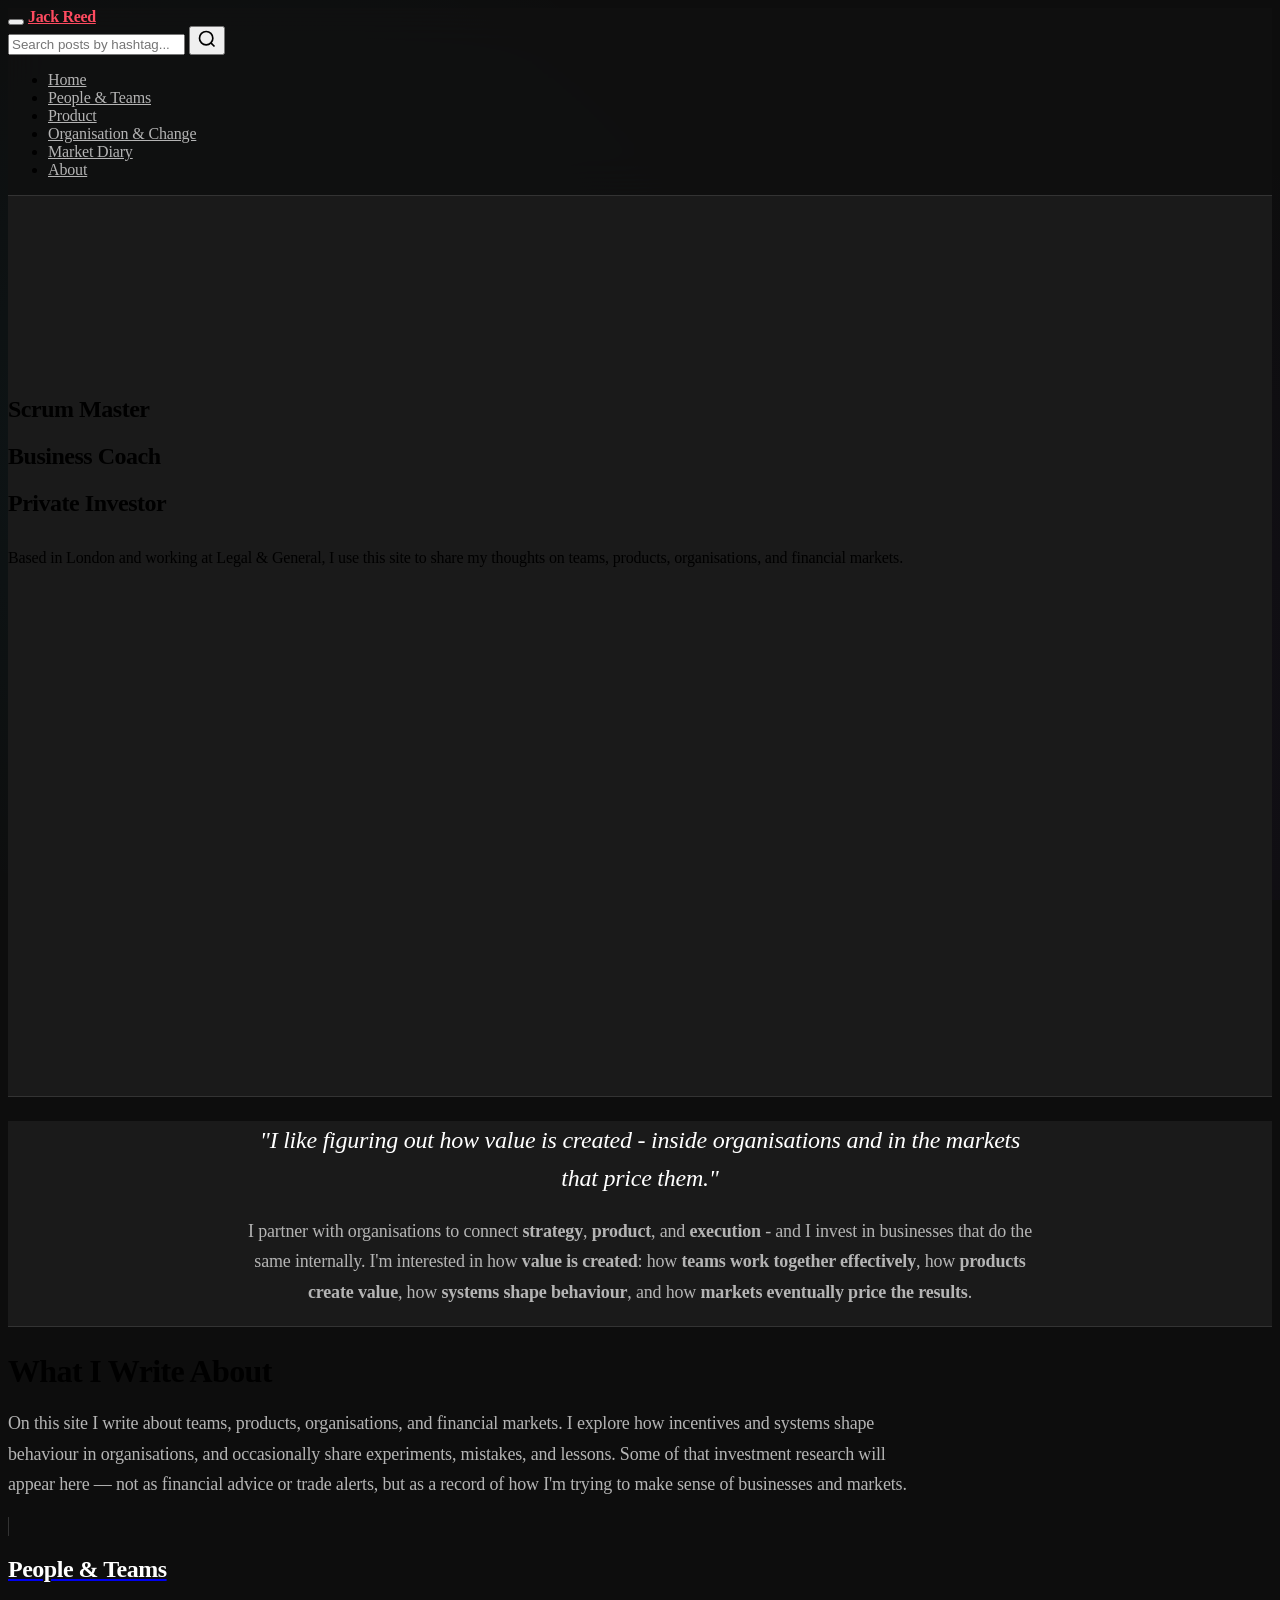
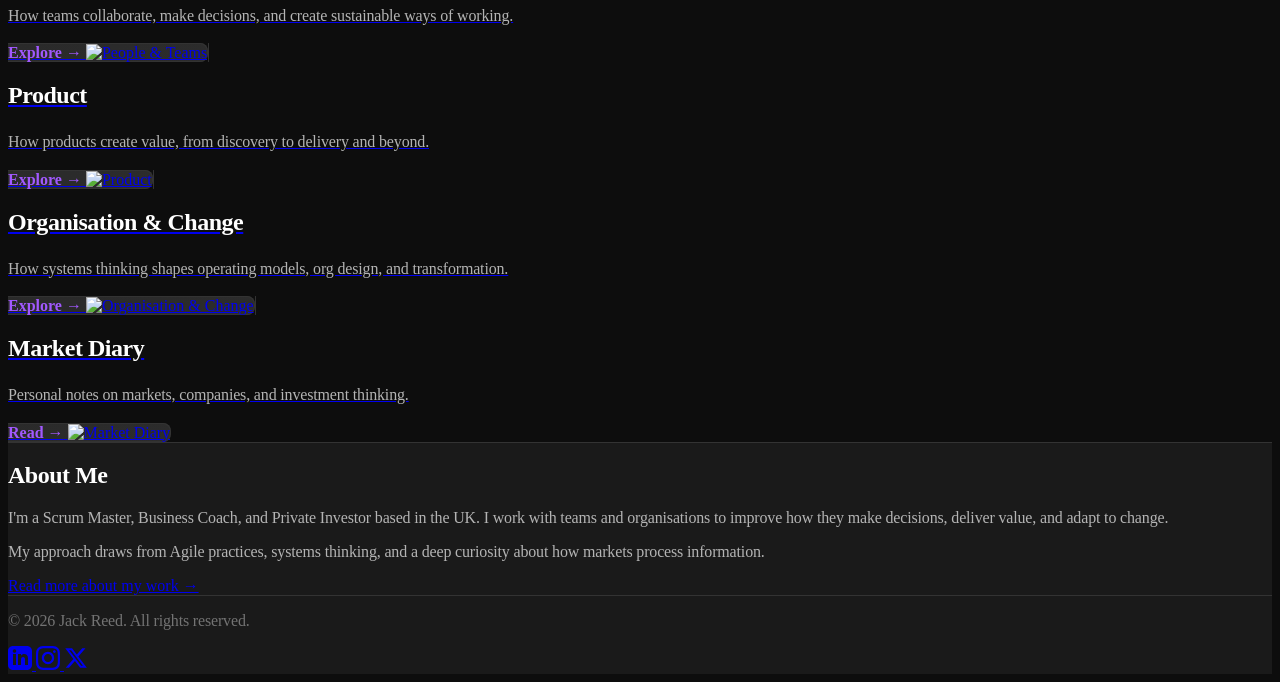
==== index.html @ 08f697af "Add files via upload" ====
<!DOCTYPE html>
<html lang="en">
<head>
    <meta charset="UTF-8">
    <meta name="viewport" content="width=device-width, initial-scale=1.0">
    <title>Jack Reed | Scrum Master, Business Coach, Private Investor</title>
    <link rel="preconnect" href="https://fonts.googleapis.com">
    <link rel="preconnect" href="https://fonts.gstatic.com" crossorigin>
    <link href="https://fonts.googleapis.com/css2?family=Inter:wght@400;500;600;700;800&display=swap" rel="stylesheet">
    <link rel="stylesheet" href="styles.css">
    <link rel="stylesheet" href="dark-theme.css">
    <link rel="stylesheet" href="light-theme.css">
    <link rel="stylesheet" href="theme-toggle.css">
</head>
<body>
    <!-- Navigation -->
    <nav class="nav">
        <div class="nav-container">
            <button class="nav-toggle" aria-label="Toggle navigation">
                <span></span>
                <span></span>
                <span></span>
            </button>
            <a href="/" class="nav-logo">Jack Reed</a>
            <div class="nav-search">
                <input type="text" id="search-input" placeholder="Search posts by hashtag..." aria-label="Search posts">
                <button id="search-button" aria-label="Search">
                    <svg width="20" height="20" viewBox="0 0 24 24" fill="none" stroke="currentColor" stroke-width="2">
                        <circle cx="11" cy="11" r="8"></circle>
                        <path d="m21 21-4.35-4.35"></path>
                    </svg>
                </button>
            </div>
            <ul class="nav-menu">
                <li><a href="/">Home</a></li>
                <li><a href="people-and-teams.html">People & Teams</a></li>
                <li><a href="product.html">Product</a></li>
                <li><a href="organisation-and-change.html">Organisation & Change</a></li>
                <li><a href="market-diary.html">Market Diary</a></li>
                <li><a href="about.html">About</a></li>
            </ul>
        </div>
    </nav>

    <!-- Hero Section -->
    <main>
        <section class="hero hero--landing" style="position: relative; background-image: url('https://res.cloudinary.com/dj6poiukp/image/upload/v1768168592/profile-header_mlpdkl.png'); background-position: 70% 30%; background-size: cover; background-repeat: no-repeat; width: 100%; height: 100vh;">
            <div class="pixels"></div>
            <div class="gradient"></div>
            <div class="content" style="justify-content: flex-start; padding-top: 20vh; text-align: left;">
                <h1>Scrum Master</h1>
                <h1>Business Coach</h1>
                <h1 style="margin-bottom: 2rem;">Private Investor</h1>
                <p style="margin-bottom: 2rem;">Based in London and working at Legal & General, I use this site to share my thoughts on teams, products, organisations, and financial markets.</p>
            </div>
        </section>

        <!-- Quote Section -->
        <section style="padding: var(--spacing-xxl) 0; background-color: var(--color-bg-alt); border-bottom: 1px solid var(--color-border);">
            <div class="container">
                <blockquote style="max-width: 800px; margin: 0 auto; text-align: center;">
                    <p style="font-size: 1.5rem; font-style: italic; line-height: 1.6; margin-bottom: var(--spacing-lg); color: var(--color-text);">"I like figuring out how value is created - inside organisations and in the markets that price them."</p>
                    <p style="font-size: 1.125rem; line-height: 1.7; color: var(--color-text-light);">I partner with organisations to connect <strong>strategy</strong>, <strong>product</strong>, and <strong>execution</strong> - and I invest in businesses that do the same internally. I'm interested in how <strong>value is created</strong>: how <strong>teams work together effectively</strong>, how <strong>products create value</strong>, how <strong>systems shape behaviour</strong>, and how <strong>markets eventually price the results</strong>.</p>
                </blockquote>
            </div>
        </section>

        </section>

        <!-- Core Pillars -->
        <section class="pillars">
            <div class="container">
                <div style="margin-bottom: var(--spacing-xl);">
                    <h2 style="font-size: 2rem; margin-bottom: var(--spacing-md);">What I Write About</h2>
                    <p style="font-size: 1.125rem; line-height: 1.7; color: var(--color-text-light); max-width: 900px;">On this site I write about teams, products, organisations, and financial markets. I explore how incentives and systems shape behaviour in organisations, and occasionally share experiments, mistakes, and lessons. Some of that investment research will appear here — not as financial advice or trade alerts, but as a record of how I'm trying to make sense of businesses and markets.</p>
                </div>
                <div class="pillar-grid">
                    <a href="people-and-teams.html" class="pillar-card">
                        <h2>People & Teams</h2>
                        <p>How teams collaborate, make decisions, and create sustainable ways of working.</p>
                        <span class="btn-link">Explore →</span>
                        <img src="https://res.cloudinary.com/dm7h7e8xj/image/upload/v1559821647/theme6_qeeojf.jpg" alt="People & Teams" class="card-image">
                    </a>

                    <a href="product.html" class="pillar-card">
                        <h2>Product</h2>
                        <p>How products create value, from discovery to delivery and beyond.</p>
                        <span class="btn-link">Explore →</span>
                        <img src="https://res.cloudinary.com/dm7h7e8xj/image/upload/v1559821648/theme8_knvabs.jpg" alt="Product" class="card-image">
                    </a>

                    <a href="organisation-and-change.html" class="pillar-card">
                        <h2>Organisation & Change</h2>
                        <p>How systems thinking shapes operating models, org design, and transformation.</p>
                        <span class="btn-link">Explore →</span>
                        <img src="https://res.cloudinary.com/dm7h7e8xj/image/upload/v1559821647/theme2_ylcxxz.jpg" alt="Organisation & Change" class="card-image">
                    </a>

                    <a href="market-diary.html" class="pillar-card">
                        <h2>Market Diary</h2>
                        <p>Personal notes on markets, companies, and investment thinking.</p>
                        <span class="btn-link">Read →</span>
                        <img src="https://res.cloudinary.com/dj6poiukp/image/upload/v1767400374/peopleandteams_sqkbye.png" alt="Market Diary" class="card-image">
                    </a>
                </div>
            </div>
        </section>

        <!-- About Preview -->
        <section class="about-preview">
            <div class="container">
                <h2>About Me</h2>
                <p>I'm a Scrum Master, Business Coach, and Private Investor based in the UK. I work with teams and organisations to improve how they make decisions, deliver value, and adapt to change.</p>
                <p>My approach draws from Agile practices, systems thinking, and a deep curiosity about how markets process information.</p>
                <a href="about.html" class="btn-secondary">Read more about my work →</a>
            </div>
        </section>
    </main>

    <!-- Footer -->
    <footer class="footer">
        <div class="container">
            <div class="footer-content">
                <p>&copy; 2026 Jack Reed. All rights reserved.</p>
                <div class="social-icons">
                    <a href="https://uk.linkedin.com/in/iamjackreed" target="_blank" rel="noopener noreferrer" aria-label="LinkedIn">
                        <svg width="24" height="24" viewBox="0 0 24 24" fill="currentColor">
                            <path d="M19 0h-14c-2.761 0-5 2.239-5 5v14c0 2.761 2.239 5 5 5h14c2.762 0 5-2.239 5-5v-14c0-2.761-2.238-5-5-5zm-11 19h-3v-11h3v11zm-1.5-12.268c-.966 0-1.75-.79-1.75-1.764s.784-1.764 1.75-1.764 1.75.79 1.75 1.764-.783 1.764-1.75 1.764zm13.5 12.268h-3v-5.604c0-3.368-4-3.113-4 0v5.604h-3v-11h3v1.765c1.396-2.586 7-2.777 7 2.476v6.759z"/>
                        </svg>
                    </a>
                    <a href="https://www.instagram.com/jack.ross.reed/" target="_blank" rel="noopener noreferrer" aria-label="Instagram">
                        <svg width="24" height="24" viewBox="0 0 24 24" fill="currentColor">
                            <path d="M12 2.163c3.204 0 3.584.012 4.85.07 3.252.148 4.771 1.691 4.919 4.919.058 1.265.069 1.645.069 4.849 0 3.205-.012 3.584-.069 4.849-.149 3.225-1.664 4.771-4.919 4.919-1.266.058-1.644.07-4.85.07-3.204 0-3.584-.012-4.849-.07-3.26-.149-4.771-1.699-4.919-4.92-.058-1.265-.07-1.644-.07-4.849 0-3.204.013-3.583.07-4.849.149-3.227 1.664-4.771 4.919-4.919 1.266-.057 1.645-.069 4.849-.069zm0-2.163c-3.259 0-3.667.014-4.947.072-4.358.2-6.78 2.618-6.98 6.98-.059 1.281-.073 1.689-.073 4.948 0 3.259.014 3.668.072 4.948.2 4.358 2.618 6.78 6.98 6.98 1.281.058 1.689.072 4.948.072 3.259 0 3.668-.014 4.948-.072 4.354-.2 6.782-2.618 6.979-6.98.059-1.28.073-1.689.073-4.948 0-3.259-.014-3.667-.072-4.947-.196-4.354-2.617-6.78-6.979-6.98-1.281-.059-1.69-.073-4.949-.073zm0 5.838c-3.403 0-6.162 2.759-6.162 6.162s2.759 6.163 6.162 6.163 6.162-2.759 6.162-6.163c0-3.403-2.759-6.162-6.162-6.162zm0 10.162c-2.209 0-4-1.79-4-4 0-2.209 1.791-4 4-4s4 1.791 4 4c0 2.21-1.791 4-4 4zm6.406-11.845c-.796 0-1.441.645-1.441 1.44s.645 1.44 1.441 1.44c.795 0 1.439-.645 1.439-1.44s-.644-1.44-1.439-1.44z"/>
                        </svg>
                    </a>
                    <a href="https://twitter.com/jackrossreed" target="_blank" rel="noopener noreferrer" aria-label="X (Twitter)">
                        <svg width="24" height="24" viewBox="0 0 24 24" fill="currentColor">
                            <path d="M18.244 2.25h3.308l-7.227 8.26 8.502 11.24H16.17l-5.214-6.817L4.99 21.75H1.68l7.73-8.835L1.254 2.25H8.08l4.713 6.231zm-1.161 17.52h1.833L7.084 4.126H5.117z"/>
                        </svg>
                    </a>
                </div>
            </div>
        </div>
    </footer>

    <script src="main.js"></script>
    <script src="search.js"></script>
</body>
</html>
---- dark-theme.css ----
/* ===================================
   FIGMA-INSPIRED THEME
   Modern Design Tool Aesthetic
   =================================== */

:root {
    /* Figma Brand Colors */
    --color-bg: #0d0d0d !important;
    --color-bg-alt: #1a1a1a !important;
    --color-bg-elevated: #2c2c2c !important;
    --color-bg-card: #1e1e1e !important;
    --color-text: #ffffff !important;
    --color-text-light: #b4b4b4 !important;
    --color-text-muted: #737373 !important;
    --color-accent: #a259ff !important;
    --color-accent-light: #bf7dff !important;
    --color-accent-dark: #8b3dff !important;
    --color-accent-secondary: #0acf83 !important;
    --color-accent-secondary-light: #1ce89b !important;
    --color-accent-tertiary: #ff7262 !important;
    --color-accent-blue: #1abcfe !important;
    --color-accent-yellow: #ffcd29 !important;
    --color-border: #333333 !important;
    --color-border-light: #404040 !important;
    --color-disclaimer: #1a1410 !important;
    --color-disclaimer-border: #d4a574 !important;
    --color-success: #0acf83 !important;
    --color-warning: #ffcd29 !important;
    --color-error: #ff7262 !important;
    
    /* Typography - Figma uses Inter */
    --font-heading: 'Inter', -apple-system, BlinkMacSystemFont, 'Segoe UI', sans-serif !important;
    --font-body: 'Inter', -apple-system, BlinkMacSystemFont, 'Segoe UI', 'Roboto', 'Helvetica', 'Arial', sans-serif !important;
}

/* Body Background with Figma-style Gradient */
body {
    background-color: var(--color-bg);
    background-image: 
        radial-gradient(circle at 10% 20%, rgba(162, 89, 255, 0.08) 0%, transparent 40%),
        radial-gradient(circle at 90% 80%, rgba(10, 207, 131, 0.06) 0%, transparent 40%),
        radial-gradient(circle at 50% 50%, rgba(26, 188, 254, 0.04) 0%, transparent 50%);
    background-attachment: fixed;
}

/* Navigation */
.nav {
    background-color: rgba(26, 26, 26, 0.85) !important;
    border-bottom: 1px solid var(--color-border) !important;
    backdrop-filter: blur(20px) saturate(180%);
}

.nav-logo {
    font-weight: 700 !important;
    color: #FE4B60 !important;
    background: none;
    -webkit-background-clip: unset;
    -webkit-text-fill-color: unset;
    background-clip: unset;
    letter-spacing: -0.02em;
}

.nav-logo:hover {
    color: #ff6b7d !important;
    filter: drop-shadow(0 0 20px rgba(254, 75, 96, 0.4));
}

.nav-menu a {
    color: var(--color-text-light) !important;
    font-weight: 500;
    position: relative;
    letter-spacing: -0.01em;
}

.nav-menu a::before {
    content: '';
    position: absolute;
    bottom: -4px;
    left: 0;
    width: 0;
    height: 2px;
    background: linear-gradient(90deg, #a259ff, #1abcfe);
    transition: width 0.3s ease;
}

.nav-menu a:hover::before {
    width: 100%;
}

.nav-menu a:hover {
    color: var(--color-accent) !important;
}

/* Hero Section */
.hero {
    background-color: var(--color-bg-alt) !important;
    border-bottom: 1px solid var(--color-border) !important;
}

.hero-title {
    background: linear-gradient(135deg, #ffffff, #a259ff);
    -webkit-background-clip: text;
    -webkit-text-fill-color: transparent;
    background-clip: text;
    font-weight: 800;
    letter-spacing: -0.03em;
}

.hero-subtitle {
    color: var(--color-text-light) !important;
    font-weight: 500;
    letter-spacing: -0.01em;
}

.hero-tagline {
    color: var(--color-text-light) !important;
    font-weight: 400;
}

/* Cards - Figma Style */
.pillar-card,
.post-card {
    background: var(--color-bg-card) !important;
    border: 1px solid var(--color-border) !important;
    box-shadow: 0 4px 12px rgba(0, 0, 0, 0.3);
    position: relative;
    overflow: hidden;
    border-radius: 8px;
}

.pillar-card::before,
.post-card::before {
    content: '';
    position: absolute;
    top: 0;
    left: 0;
    right: 0;
    height: 3px;
    background: linear-gradient(90deg, #a259ff, #1abcfe, #0acf83);
    opacity: 0;
    transition: opacity 0.3s ease;
}

.pillar-card:hover::before,
.post-card:hover::before {
    opacity: 1;
}

.pillar-card:hover,
.post-card:hover {
    border-color: var(--color-accent) !important;
    box-shadow: 0 8px 24px rgba(162, 89, 255, 0.2), 0 0 40px rgba(162, 89, 255, 0.1);
    transform: translateY(-4px);
}

.pillar-card h2,
.post-title {
    color: var(--color-text) !important;
    font-weight: 700;
    letter-spacing: -0.02em;
}

.pillar-card:hover h2,
.post-card:hover .post-title {
    background: linear-gradient(135deg, #a259ff, #1abcfe);
    -webkit-background-clip: text;
    -webkit-text-fill-color: transparent;
    background-clip: text;
}

.pillar-card p,
.post-excerpt {
    color: var(--color-text-light) !important;
    line-height: 1.6;
}

.pillar-card--accent {
    border: 2px solid var(--color-accent) !important;
    box-shadow: 0 0 30px rgba(162, 89, 255, 0.2);
}

/* About Preview */
.about-preview {
    background-color: var(--color-bg-alt) !important;
    border-top: 1px solid var(--color-border) !important;
}

.about-preview h2 {
    color: var(--color-text) !important;
    font-weight: 700;
    letter-spacing: -0.02em;
}

.about-preview p {
    color: var(--color-text-light) !important;
}

/* Content Pages */
.content-page {
    background-color: transparent !important;
}

.page-header {
    border-bottom: 2px solid var(--color-border) !important;
}

.page-header h1 {
    background: linear-gradient(135deg, #ffffff, #a259ff);
    -webkit-background-clip: text;
    -webkit-text-fill-color: transparent;
    background-clip: text;
    font-weight: 800;
    letter-spacing: -0.03em;
}

.page-intro {
    color: var(--color-text-light) !important;
}

/* Charts - Figma Color Palette */
.chart-section {
    background: transparent;
}

.bar-chart,
.performance-chart {
    background: var(--color-bg-card) !important;
    border: 1px solid var(--color-border) !important;
    box-shadow: 0 4px 12px rgba(0, 0, 0, 0.3);
    border-radius: 8px;
}

.bar-chart-bar-container {
    background-color: rgba(255, 255, 255, 0.05) !important;
    border: 1px solid var(--color-border) !important;
    border-radius: 4px;
}

.bar-chart-bar {
    background: linear-gradient(90deg, #a259ff 0%, #1abcfe 100%) !important;
    border-radius: 4px;
}

.area-chart-container {
    background-color: rgba(0, 0, 0, 0.3) !important;
    border: 1px solid var(--color-border) !important;
    border-radius: 8px;
}

.area-chart text {
    fill: var(--color-text-light) !important;
    font-family: 'Inter', sans-serif;
    font-weight: 500;
}

.area-chart line {
    stroke: var(--color-border) !important;
}

/* Performance Metrics */
.performance-summary {
    border-bottom: 1px solid var(--color-border) !important;
}

.metric-label {
    color: var(--color-text-muted) !important;
    font-weight: 600;
    text-transform: uppercase;
    letter-spacing: 0.05em;
    font-size: 0.75rem;
}

.metric-value {
    color: var(--color-text) !important;
    font-weight: 700;
    letter-spacing: -0.02em;
}

.metric-value--positive {
    color: var(--color-success) !important;
}

.metric-value--negative {
    color: var(--color-error) !important;
}

/* Tables */
.holdings-table {
    background-color: var(--color-bg-card) !important;
    border: 1px solid var(--color-border);
    border-radius: 8px;
    overflow: hidden;
}

.holdings-table thead {
    background: linear-gradient(135deg, #a259ff, #1abcfe) !important;
    color: var(--color-text) !important;
}

.holdings-table th {
    font-weight: 700;
    letter-spacing: 0.02em;
}

.holdings-table td {
    border-bottom: 1px solid var(--color-border) !important;
    color: var(--color-text-light) !important;
}

.holdings-table tbody tr:hover {
    background-color: rgba(162, 89, 255, 0.08) !important;
}

/* Score Badges - Figma Colors */
.score-high {
    background-color: rgba(10, 207, 131, 0.15) !important;
    color: var(--color-success) !important;
    border: 1px solid var(--color-success);
    border-radius: 6px;
    font-weight: 600;
}

.score-medium {
    background-color: rgba(255, 205, 41, 0.15) !important;
    color: var(--color-warning) !important;
    border: 1px solid var(--color-warning);
    border-radius: 6px;
    font-weight: 600;
}

.score-low {
    background-color: rgba(255, 114, 98, 0.15) !important;
    color: var(--color-error) !important;
    border: 1px solid var(--color-error);
    border-radius: 6px;
    font-weight: 600;
}

/* Disclaimer */
.disclaimer-banner {
    background: linear-gradient(135deg, rgba(212, 165, 116, 0.1), rgba(212, 165, 116, 0.05)) !important;
    border: 2px solid var(--color-disclaimer-border) !important;
    box-shadow: 0 4px 12px rgba(0, 0, 0, 0.3);
    border-radius: 8px;
}

.disclaimer-banner h3,
.disclaimer-banner p {
    color: var(--color-text) !important;
}

.disclaimer-gate {
    background-color: rgba(13, 13, 13, 0.98) !important;
}

.disclaimer-gate-content {
    background: var(--color-bg-card) !important;
    border: 2px solid var(--color-accent) !important;
    box-shadow: 0 20px 60px rgba(162, 89, 255, 0.3);
    border-radius: 12px;
}

.disclaimer-gate h2,
.disclaimer-gate p {
    color: var(--color-text) !important;
}

/* Buttons - Figma Style */
.btn-primary {
    background: linear-gradient(135deg, #a259ff, #8b3dff) !important;
    color: var(--color-text) !important;
    border: none !important;
    box-shadow: 0 4px 12px rgba(162, 89, 255, 0.3);
    border-radius: 8px;
    font-weight: 600;
    letter-spacing: -0.01em;
}

.btn-primary:hover {
    background: linear-gradient(135deg, #bf7dff, #a259ff) !important;
    box-shadow: 0 8px 24px rgba(162, 89, 255, 0.4);
    transform: translateY(-2px);
}

.btn-outline {
    background-color: transparent !important;
    color: var(--color-accent) !important;
    border: 2px solid var(--color-accent) !important;
    border-radius: 8px;
    font-weight: 600;
    letter-spacing: -0.01em;
}

.btn-outline:hover {
    background-color: rgba(162, 89, 255, 0.1) !important;
    border-color: var(--color-accent-light) !important;
    box-shadow: 0 0 20px rgba(162, 89, 255, 0.3);
}

.btn-link,
.post-link {
    color: var(--color-accent) !important;
    font-weight: 600;
}

.btn-link:hover,
.post-link:hover {
    color: var(--color-accent-light) !important;
}

/* Footer */
.footer {
    background-color: var(--color-bg-alt) !important;
    border-top: 1px solid var(--color-border) !important;
}

.footer p {
    color: var(--color-text-muted) !important;
}

/* Article Pages */
.article {
    color: var(--color-text-light) !important;
}

.article-header {
    border-bottom: 2px solid var(--color-border) !important;
}

.article-header h1 {
    background: linear-gradient(135deg, #ffffff, #a259ff);
    -webkit-background-clip: text;
    -webkit-text-fill-color: transparent;
    background-clip: text;
    font-weight: 800;
    letter-spacing: -0.03em;
}

.article-subtitle {
    color: var(--color-text-light) !important;
}

.article-meta {
    color: var(--color-text-muted) !important;
}

.article-section h2 {
    color: var(--color-text) !important;
    font-weight: 700;
    letter-spacing: -0.02em;
}

.back-link {
    border-top: 1px solid var(--color-border) !important;
}

.back-link a {
    color: var(--color-text-light) !important;
}

.back-link a:hover {
    color: var(--color-accent) !important;
}

/* Custom Cursor - Figma Purple */
.custom-cursor {
    border-color: var(--color-accent) !important;
    box-shadow: 0 0 20px rgba(162, 89, 255, 0.3);
}

.custom-cursor.cursor-hover {
    border-color: var(--color-accent-light) !important;
    box-shadow: 0 0 40px rgba(162, 89, 255, 0.5);
}

.custom-cursor-dot {
    background-color: var(--color-accent) !important;
    box-shadow: 0 0 10px rgba(162, 89, 255, 0.5);
}

/* Post Categories - Figma Colors */
.post-category {
    color: var(--color-accent) !important;
    font-weight: 700;
    letter-spacing: 0.05em;
}

.post-category--investing {
    color: var(--color-accent-yellow) !important;
}

/* Scrollbar Styling - Figma Purple */
::-webkit-scrollbar {
    width: 12px;
}

::-webkit-scrollbar-track {
    background: var(--color-bg);
}

::-webkit-scrollbar-thumb {
    background: linear-gradient(135deg, #a259ff, #1abcfe);
    border-radius: 6px;
}

::-webkit-scrollbar-thumb:hover {
    background: linear-gradient(135deg, #bf7dff, #1abcfe);
}

/* Selection - Figma Purple */
::selection {
    background-color: rgba(162, 89, 255, 0.3);
    color: var(--color-text);
}

::-moz-selection {
    background-color: rgba(162, 89, 255, 0.3);
    color: var(--color-text);
}

/* Glow Effects - Figma Style */
.pillar-card:hover,
.post-card:hover,
.btn-primary:hover {
    animation: figma-pulse 2s infinite;
}

@keyframes figma-pulse {
    0%, 100% {
        box-shadow: 0 8px 24px rgba(162, 89, 255, 0.2), 0 0 40px rgba(162, 89, 255, 0.1);
    }
    50% {
        box-shadow: 0 8px 24px rgba(162, 89, 255, 0.3), 0 0 60px rgba(162, 89, 255, 0.2);
    }
}

/* Mobile Navigation */
.nav-toggle span {
    background-color: var(--color-text) !important;
}

@media (max-width: 768px) {
    .nav-menu {
        background-color: rgba(26, 26, 26, 0.98) !important;
        border-bottom: 1px solid var(--color-border) !important;
        backdrop-filter: blur(20px) saturate(180%);
    }
    
    .nav-menu li {
        border-bottom: 1px solid var(--color-border) !important;
    }
}

/* Additional Figma-inspired touches */
h1, h2, h3, h4, h5, h6 {
    letter-spacing: -0.02em;
}

p {
    letter-spacing: -0.01em;
}

/* Rounded corners everywhere */
.pillar-card,
.post-card,
.bar-chart,
.performance-chart,
.holdings-table,
.disclaimer-banner,
.btn-primary,
.btn-outline {
    border-radius: 8px !important;
}

/* Smooth transitions */
* {
    transition-timing-function: cubic-bezier(0.4, 0, 0.2, 1);
}


/* Body Background with Gradient */
body {
    background-color: var(--color-bg);
    background-image: 
        radial-gradient(circle at 20% 50%, rgba(0, 212, 255, 0.05) 0%, transparent 50%),
        radial-gradient(circle at 80% 80%, rgba(124, 58, 237, 0.05) 0%, transparent 50%);
    background-attachment: fixed;
}

/* Navigation */
.nav {
    background-color: rgba(17, 17, 17, 0.8) !important;
    border-bottom: 1px solid var(--color-border) !important;
    backdrop-filter: blur(20px);
}

.nav-logo {
    font-weight: 700 !important;
    color: #FE4B60 !important;
}

.nav-logo:hover {
    filter: drop-shadow(0 0 20px rgba(254, 75, 96, 0.4));
}

.nav-menu a {
    color: var(--color-text-light) !important;
    font-weight: 500;
    position: relative;
}

.nav-menu a::before {
    content: '';
    position: absolute;
    bottom: -4px;
    left: 0;
    width: 0;
    height: 2px;
    background: linear-gradient(90deg, var(--color-accent), var(--color-accent-secondary));
    transition: width 0.3s ease;
}

.nav-menu a:hover::before {
    width: 100%;
}

.nav-menu a:hover {
    color: var(--color-accent) !important;
}

/* Hero Section */
.hero {
    background-color: var(--color-bg-alt) !important;
    border-bottom: 1px solid var(--color-border) !important;
}

.hero-title {
    background: linear-gradient(135deg, var(--color-text), var(--color-accent));
    -webkit-background-clip: text;
    -webkit-text-fill-color: transparent;
    background-clip: text;
}

.hero-subtitle {
    color: var(--color-text-light) !important;
}

.hero-tagline {
    color: var(--color-text-light) !important;
}

/* Cards */
.pillar-card,
.post-card {
    background: linear-gradient(135deg, var(--color-bg-card) 0%, var(--color-bg-elevated) 100%) !important;
    border: 1px solid var(--color-border) !important;
    box-shadow: var(--shadow-sm);
    position: relative;
    overflow: hidden;
}

.pillar-card::before,
.post-card::before {
    content: '';
    position: absolute;
    top: 0;
    left: 0;
    right: 0;
    height: 2px;
    background: linear-gradient(90deg, var(--color-accent), var(--color-accent-secondary));
    opacity: 0;
    transition: opacity 0.3s ease;
}

.pillar-card:hover::before,
.post-card:hover::before {
    opacity: 1;
}

.pillar-card:hover,
.post-card:hover {
    border-color: var(--color-accent) !important;
    box-shadow: var(--shadow-lg), var(--glow);
    transform: translateY(-8px);
}

.pillar-card h2,
.post-title {
    color: var(--color-text) !important;
}

.pillar-card:hover h2,
.post-card:hover .post-title {
    background: linear-gradient(135deg, var(--color-accent), var(--color-accent-secondary));
    -webkit-background-clip: text;
    -webkit-text-fill-color: transparent;
    background-clip: text;
}

.pillar-card p,
.post-excerpt {
    color: var(--color-text-light) !important;
}

.pillar-card--accent {
    border: 2px solid var(--color-accent) !important;
    box-shadow: var(--glow);
}

/* About Preview */
.about-preview {
    background-color: var(--color-bg-alt) !important;
    border-top: 1px solid var(--color-border) !important;
}

.about-preview h2 {
    color: var(--color-text) !important;
}

.about-preview p {
    color: var(--color-text-light) !important;
}

/* Content Pages */
.content-page {
    background-color: transparent !important;
}

.page-header {
    border-bottom: 2px solid var(--color-border) !important;
}

.page-header h1 {
    background: linear-gradient(135deg, var(--color-text), var(--color-accent));
    -webkit-background-clip: text;
    -webkit-text-fill-color: transparent;
    background-clip: text;
}

.page-intro {
    color: var(--color-text-light) !important;
}

/* Charts */
.chart-section {
    background: transparent;
}

.bar-chart,
.performance-chart {
    background: linear-gradient(135deg, var(--color-bg-card) 0%, var(--color-bg-elevated) 100%) !important;
    border: 1px solid var(--color-border) !important;
    box-shadow: var(--shadow-md);
}

.bar-chart-bar-container {
    background-color: rgba(255, 255, 255, 0.05) !important;
    border: 1px solid var(--color-border) !important;
}

.bar-chart-bar {
    background: linear-gradient(90deg, var(--color-accent) 0%, var(--color-accent-secondary) 100%) !important;
}

.area-chart-container {
    background-color: rgba(0, 0, 0, 0.3) !important;
    border: 1px solid var(--color-border) !important;
}

.area-chart text {
    fill: var(--color-text-light) !important;
}

.area-chart line {
    stroke: var(--color-border) !important;
}

/* Performance Metrics */
.performance-summary {
    border-bottom: 1px solid var(--color-border) !important;
}

.metric-label {
    color: var(--color-text-muted) !important;
}

.metric-value {
    color: var(--color-text) !important;
}

.metric-value--positive {
    color: var(--color-success) !important;
}

.metric-value--negative {
    color: var(--color-error) !important;
}

/* Tables */
.holdings-table {
    background-color: var(--color-bg-card) !important;
    border: 1px solid var(--color-border);
}

.holdings-table thead {
    background: linear-gradient(135deg, var(--color-accent-dark), var(--color-accent-secondary)) !important;
    color: var(--color-text) !important;
}

.holdings-table td {
    border-bottom: 1px solid var(--color-border) !important;
    color: var(--color-text-light) !important;
}

.holdings-table tbody tr:hover {
    background-color: rgba(0, 212, 255, 0.05) !important;
}

/* Score Badges */
.score-high {
    background-color: rgba(16, 185, 129, 0.2) !important;
    color: var(--color-success) !important;
    border: 1px solid var(--color-success);
}

.score-medium {
    background-color: rgba(245, 158, 11, 0.2) !important;
    color: var(--color-warning) !important;
    border: 1px solid var(--color-warning);
}

.score-low {
    background-color: rgba(239, 68, 68, 0.2) !important;
    color: var(--color-error) !important;
    border: 1px solid var(--color-error);
}

/* Disclaimer */
.disclaimer-banner {
    background: linear-gradient(135deg, rgba(212, 165, 116, 0.1), rgba(212, 165, 116, 0.05)) !important;
    border: 2px solid var(--color-disclaimer-border) !important;
    box-shadow: var(--shadow-md);
}

.disclaimer-banner h3,
.disclaimer-banner p {
    color: var(--color-text) !important;
}

.disclaimer-gate {
    background-color: rgba(10, 10, 10, 0.98) !important;
}

.disclaimer-gate-content {
    background: linear-gradient(135deg, var(--color-bg-card), var(--color-bg-elevated)) !important;
    border: 2px solid var(--color-accent) !important;
    box-shadow: var(--shadow-lg), var(--glow-strong);
}

.disclaimer-gate h2,
.disclaimer-gate p {
    color: var(--color-text) !important;
}

/* Buttons */
.btn-primary {
    background: linear-gradient(135deg, var(--color-accent), var(--color-accent-secondary)) !important;
    color: var(--color-text) !important;
    border: none !important;
    box-shadow: var(--shadow-md);
}

.btn-primary:hover {
    box-shadow: var(--shadow-lg), var(--glow);
    transform: translateY(-2px);
}

.btn-outline {
    background-color: transparent !important;
    color: var(--color-accent) !important;
    border: 2px solid var(--color-accent) !important;
}

.btn-outline:hover {
    background-color: rgba(0, 212, 255, 0.1) !important;
    border-color: var(--color-accent-light) !important;
    box-shadow: var(--glow);
}

.btn-link,
.post-link {
    color: var(--color-accent) !important;
}

.btn-link:hover,
.post-link:hover {
    color: var(--color-accent-light) !important;
}

/* Footer */
.footer {
    background-color: var(--color-bg-alt) !important;
    border-top: 1px solid var(--color-border) !important;
}

.footer p {
    color: var(--color-text-muted) !important;
}

/* Article Pages */
.article {
    color: var(--color-text-light) !important;
}

.article-header {
    border-bottom: 2px solid var(--color-border) !important;
}

.article-header h1 {
    background: linear-gradient(135deg, var(--color-text), var(--color-accent));
    -webkit-background-clip: text;
    -webkit-text-fill-color: transparent;
    background-clip: text;
}

.article-subtitle {
    color: var(--color-text-light) !important;
}

.article-meta {
    color: var(--color-text-muted) !important;
}

.article-section h2 {
    color: var(--color-text) !important;
}

.back-link {
    border-top: 1px solid var(--color-border) !important;
}

.back-link a {
    color: var(--color-text-light) !important;
}

.back-link a:hover {
    color: var(--color-accent) !important;
}

/* Custom Cursor */
.custom-cursor {
    border-color: var(--color-accent) !important;
    box-shadow: var(--glow);
}

.custom-cursor.cursor-hover {
    border-color: var(--color-accent-light) !important;
    box-shadow: var(--glow-strong);
}

.custom-cursor-dot {
    background-color: var(--color-accent) !important;
    box-shadow: var(--glow);
}

/* Post Categories */
.post-category {
    color: var(--color-accent) !important;
}

.post-category--investing {
    color: var(--color-warning) !important;
}

/* Scrollbar Styling */
::-webkit-scrollbar {
    width: 12px;
}

::-webkit-scrollbar-track {
    background: var(--color-bg);
}

::-webkit-scrollbar-thumb {
    background: linear-gradient(135deg, var(--color-accent), var(--color-accent-secondary));
    border-radius: 6px;
}

::-webkit-scrollbar-thumb:hover {
    background: linear-gradient(135deg, var(--color-accent-light), var(--color-accent-secondary-light));
}

/* Selection */
::selection {
    background-color: rgba(0, 212, 255, 0.3);
    color: var(--color-text);
}

::-moz-selection {
    background-color: rgba(0, 212, 255, 0.3);
    color: var(--color-text);
}

/* Glow Effects on Hover */
.pillar-card:hover,
.post-card:hover,
.btn-primary:hover {
    animation: pulse-glow 2s infinite;
}

@keyframes pulse-glow {
    0%, 100% {
        box-shadow: var(--shadow-lg), 0 0 20px rgba(0, 212, 255, 0.3);
    }
    50% {
        box-shadow: var(--shadow-lg), 0 0 40px rgba(0, 212, 255, 0.5);
    }
}

/* Mobile Navigation */
.nav-toggle span {
    background-color: var(--color-text) !important;
}

@media (max-width: 768px) {
    .nav-menu {
        background-color: rgba(17, 17, 17, 0.98) !important;
        border-bottom: 1px solid var(--color-border) !important;
        backdrop-filter: blur(20px);
    }
    
    .nav-menu li {
        border-bottom: 1px solid var(--color-border) !important;
    }
}
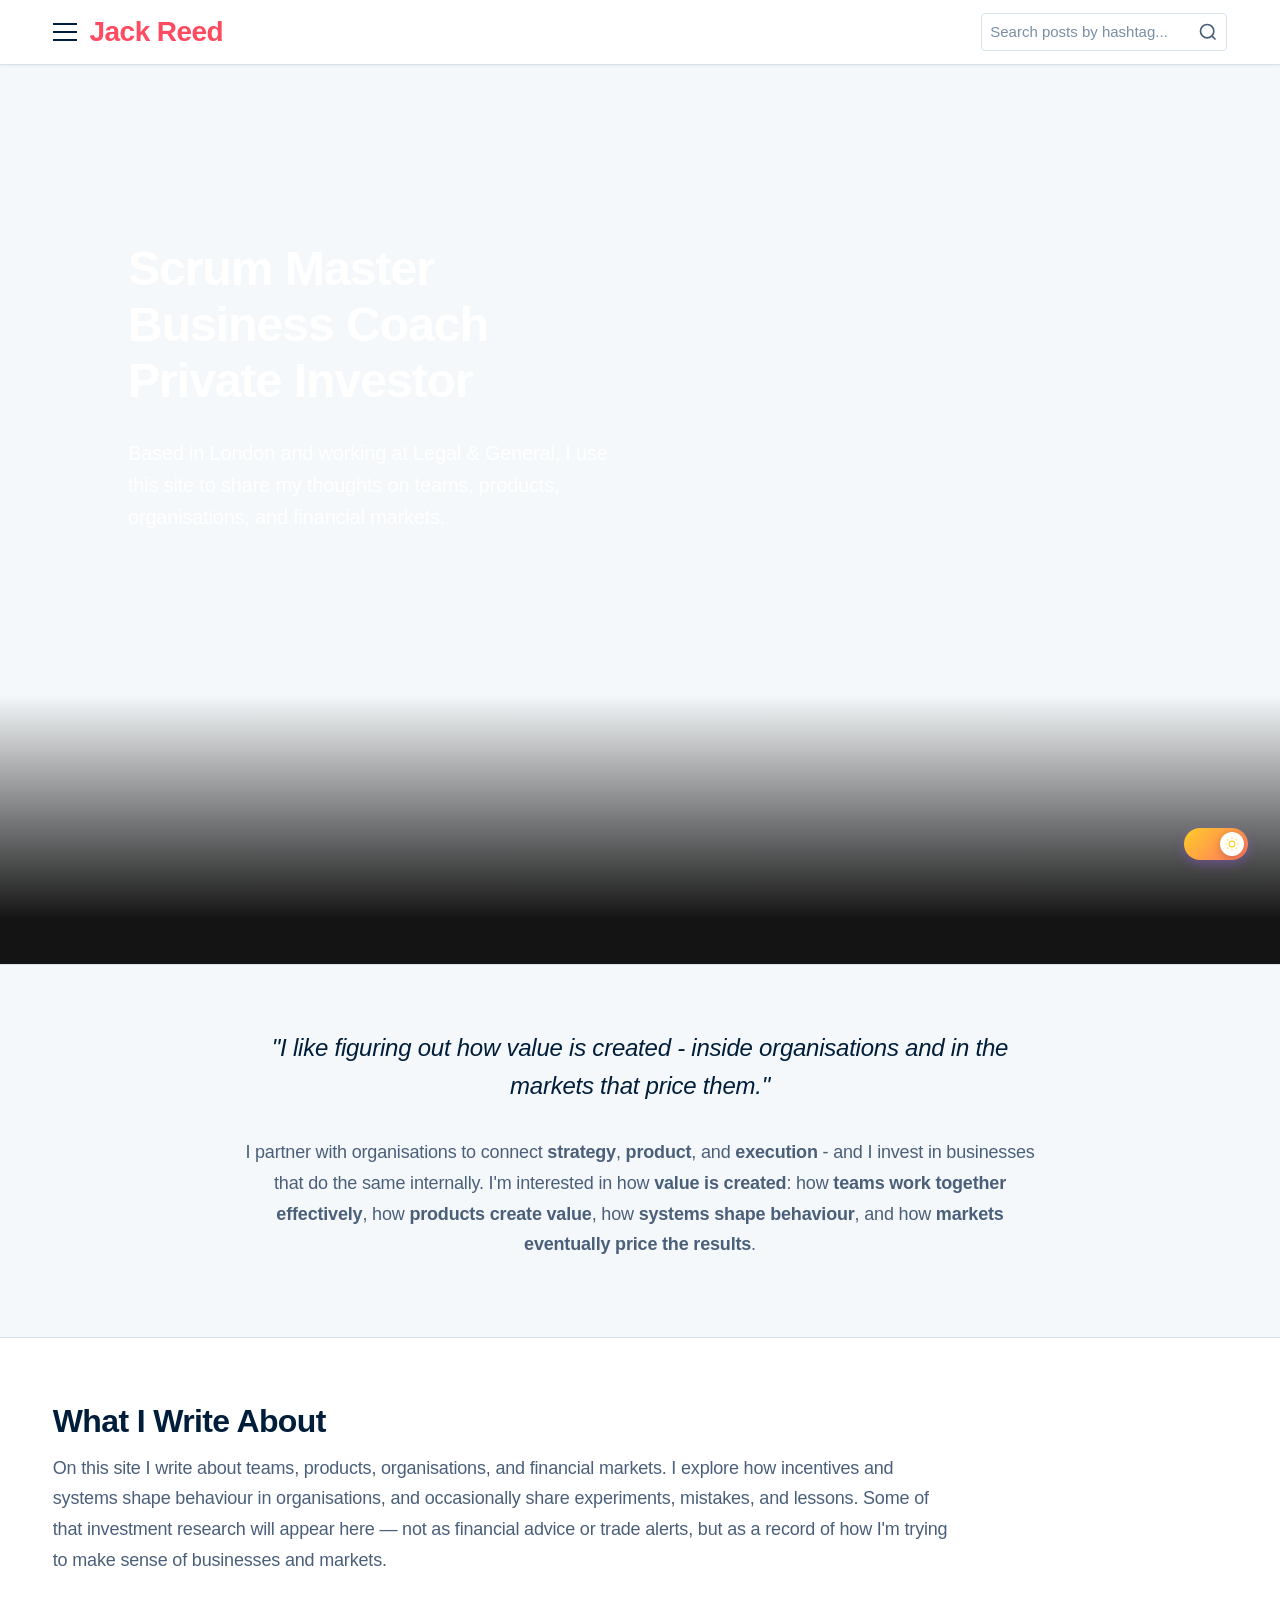
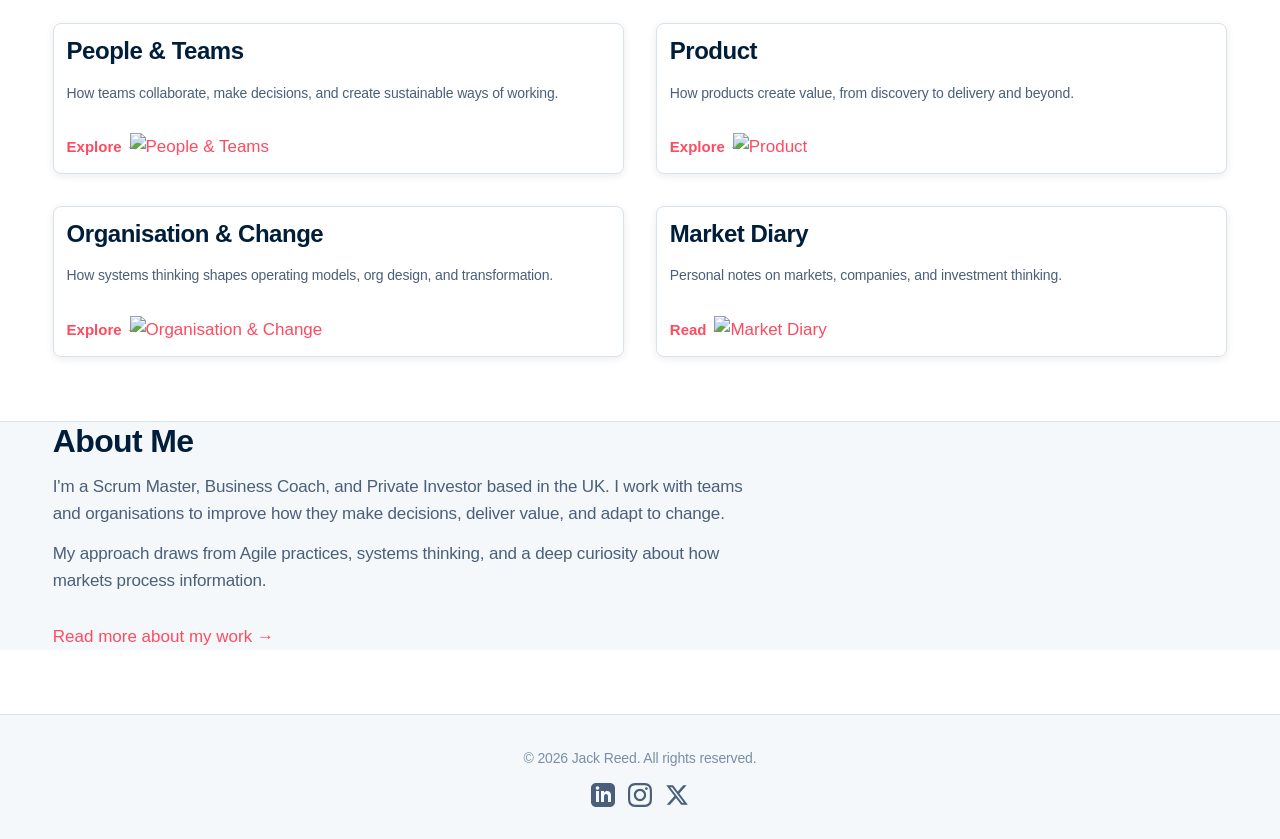
==== commit 62f21e37: "Update index.html" ====
--- a/index.html
+++ b/index.html
@@ -21,7 +21,7 @@
                 <span></span>
                 <span></span>
             </button>
-            <a href="/" class="nav-logo">Jack Reed</a>
+            <a href="/hello/" class="nav-logo">Jack Reed</a>
             <div class="nav-search">
                 <input type="text" id="search-input" placeholder="Search posts by hashtag..." aria-label="Search posts">
                 <button id="search-button" aria-label="Search">
--- a/styles.css
+++ b/styles.css
@@ -0,0 +1,1251 @@
+/* ===================================
+   CSS Reset & Base Styles
+   =================================== */
+
+* {
+    margin: 0;
+    padding: 0;
+    box-sizing: border-box;
+}
+
+:root {
+    /* Modern Dark Theme Color Palette */
+    --color-bg: #001E3A;
+    --color-bg-alt: #002847;
+    --color-bg-elevated: #003254;
+    --color-bg-card: #002540;
+    --color-text: #ffffff;
+    --color-text-light: #a0b4c8;
+    --color-text-muted: #6b7f94;
+    --color-accent: #FE4B60;
+    --color-accent-light: #ff6b7d;
+    --color-accent-dark: #e63a50;
+    --color-accent-secondary: #4BB78F;
+    --color-accent-secondary-light: #6bc9a5;
+    --color-border: #003d5c;
+    --color-border-light: #004a6e;
+    --color-disclaimer: #1a1410;
+    --color-disclaimer-border: #F0A946;
+    --color-success: #4BB78F;
+    --color-warning: #F0A946;
+    --color-error: #FE4B60;
+    --color-link: #007A8B;
+    --color-link-hover: #009aaf;
+    
+    /* Typography */
+    --font-heading: 'Inter', -apple-system, BlinkMacSystemFont, 'Segoe UI', sans-serif;
+    --font-body: 'Inter', -apple-system, BlinkMacSystemFont, 'Segoe UI', 'Roboto', 'Helvetica', 'Arial', sans-serif;
+    
+    /* Spacing */
+    --spacing-xs: 0.5rem;
+    --spacing-sm: 1rem;
+    --spacing-md: 0.8rem;
+    --spacing-lg: 2rem;
+    --spacing-xl: 3rem;
+    --spacing-xxl: 4rem;
+    
+    /* Layout */
+    --max-width: 1200px;
+    --max-width-text: 720px;
+    
+    /* Effects */
+    --glow: 0 0 20px rgba(254, 75, 96, 0.3);
+    --glow-strong: 0 0 40px rgba(254, 75, 96, 0.5);
+    --shadow-sm: 0 2px 8px rgba(0, 0, 0, 0.4);
+    --shadow-md: 0 4px 16px rgba(0, 0, 0, 0.5);
+    --shadow-lg: 0 8px 32px rgba(0, 0, 0, 0.6);
+}
+
+html {
+    font-size: 16px;
+    scroll-behavior: smooth;
+}
+
+body {
+    font-family: var(--font-body);
+    font-size: 1.0625rem;
+    line-height: 1.6;
+    color: var(--color-text);
+    background-color: var(--color-bg);
+    background-image: 
+        radial-gradient(circle at 20% 50%, rgba(0, 212, 255, 0.05) 0%, transparent 50%),
+        radial-gradient(circle at 80% 80%, rgba(124, 58, 237, 0.05) 0%, transparent 50%);
+    background-attachment: fixed;
+}
+
+/* ===================================
+   Typography
+   =================================== */
+
+h1, h2, h3, h4, h5, h6 {
+    font-family: var(--font-heading);
+    font-weight: 600;
+    line-height: 1.2;
+    margin-bottom: var(--spacing-md);
+    color: var(--color-text);
+}
+
+h1 {
+    font-size: 2.5rem;
+}
+
+h2 {
+    font-size: 2rem;
+}
+
+h3 {
+    font-size: 1.5rem;
+}
+
+p {
+    margin-bottom: var(--spacing-md);
+}
+
+a {
+    color: var(--color-accent);
+    text-decoration: none;
+    transition: color 0.2s ease;
+}
+
+a:hover {
+    color: var(--color-accent-light);
+}
+
+ul, ol {
+    margin-left: var(--spacing-lg);
+    margin-bottom: var(--spacing-md);
+}
+
+li {
+    margin-bottom: var(--spacing-xs);
+}
+
+strong {
+    font-weight: 600;
+}
+
+/* ===================================
+   Layout Containers
+   =================================== */
+
+.container {
+    max-width: var(--max-width);
+    margin: 0 auto;
+    padding: 0 var(--spacing-md);
+}
+
+/* ===================================
+   Navigation
+   =================================== */
+
+.nav {
+    background-color: var(--color-bg-alt);
+    border-bottom: 1px solid var(--color-border);
+    position: sticky;
+    top: 0;
+    z-index: 100;
+}
+
+.nav-container {
+    max-width: var(--max-width);
+    margin: 0 auto;
+    padding: var(--spacing-md);
+    display: flex;
+    justify-content: flex-start;
+    align-items: center;
+    flex-wrap: nowrap;
+    min-width: 0;
+    gap: var(--spacing-md);
+}
+
+.nav-logo {
+    font-family: var(--font-heading);
+    font-size: 1.75rem;
+    font-weight: 700;
+    color: #FE4B60 !important;
+    white-space: nowrap;
+    line-height: 1;
+    flex-shrink: 0;
+}
+
+.nav-logo:hover {
+    color: #ff6b7d !important;
+}
+
+/* Search Bar */
+.nav-search {
+    margin-left: auto;
+    display: flex;
+    align-items: center;
+    gap: 0.5rem;
+    background-color: var(--color-bg-elevated);
+    border: 1px solid var(--color-border);
+    border-radius: 4px;
+    padding: 0.5rem;
+}
+
+.nav-search input {
+    background: transparent;
+    border: none;
+    color: var(--color-text);
+    font-size: 0.9375rem;
+    outline: none;
+    width: 200px;
+}
+
+.nav-search input::placeholder {
+    color: var(--color-text-muted);
+}
+
+.nav-search button {
+    background: none;
+    border: none;
+    color: var(--color-text-light);
+    cursor: pointer;
+    padding: 0;
+    display: flex;
+    align-items: center;
+    transition: color 0.2s ease;
+}
+
+.nav-search button:hover {
+    color: var(--color-accent);
+}
+
+/* Compact top bar on narrow screens to keep logo on one line */
+@media (max-width: 900px) {
+    .nav-container {
+        padding: var(--spacing-sm);
+    }
+
+    .nav-logo {
+        font-size: 1.5rem;
+    }
+
+    .nav-search {
+        padding: 0.4rem;
+    }
+
+    .nav-search input {
+        width: 140px;
+    }
+}
+
+@media (max-width: 640px) {
+    .nav-search input {
+        width: 120px;
+    }
+}
+
+.nav-menu {
+    position: absolute;
+    top: 100%;
+    left: 0;
+    right: 0;
+    background-color: var(--color-bg-alt);
+    flex-direction: column;
+    gap: 0;
+    padding: var(--spacing-md);
+    border-bottom: 1px solid var(--color-border);
+    display: none;
+    list-style: none;
+    margin: 0;
+}
+
+.nav-menu.active {
+    display: flex;
+}
+
+.nav-menu li {
+    padding: var(--spacing-sm) 0;
+    border-bottom: 1px solid var(--color-border);
+}
+
+.nav-menu li:last-child {
+    border-bottom: none;
+}
+
+.nav-menu a {
+    color: var(--color-text);
+    font-size: 0.9375rem;
+    transition: color 0.2s ease;
+}
+
+.nav-menu a:hover {
+    color: var(--color-accent);
+}
+
+/* Mobile Navigation Toggle */
+.nav-toggle {
+    display: flex;
+    flex-direction: column;
+    background: none;
+    border: none;
+    cursor: pointer;
+    padding: 0;
+}
+
+.nav-toggle span {
+    width: 24px;
+    height: 2px;
+    background-color: var(--color-text);
+    margin: 3px 0;
+    transition: 0.3s;
+}
+
+/* ===================================
+   Hero Section
+   =================================== */
+
+.hero {
+    padding: var(--spacing-xxl) 0;
+    text-align: center;
+    background-color: var(--color-bg-alt);
+    border-bottom: 1px solid var(--color-border);
+}
+
+/* Hero Landing with Background Image */
+.hero--landing {
+    position: relative;
+    background-position: 70% 30%;
+    background-size: cover;
+    background-repeat: no-repeat;
+    width: 100%;
+    height: 100vh;
+    padding: 0;
+    border-bottom: none;
+}
+
+.hero--landing .gradient,
+.hero--landing .pixels {
+    position: absolute;
+    top: 0;
+    left: 0;
+    width: 100%;
+    height: 100%;
+}
+
+.hero--landing .pixels {
+    opacity: 0.8;
+    background-image: url('https://res.cloudinary.com/dj6poiukp/image/upload/v1769337818/pixels_ntfvso.png');
+}
+
+.hero--landing .gradient {
+    background-image: linear-gradient(0deg, rgba(20, 20, 20, 1) 5%, rgba(0, 0, 0, 0) 30%);
+}
+
+.hero--landing .content {
+    display: flex;
+    justify-content: center;
+    flex-direction: column;
+    position: absolute;
+    width: 80%;
+    height: 100%;
+    padding-left: 10%;
+    z-index: 10;
+}
+
+.hero--landing .content h1 {
+    font-size: 3rem;
+    font-weight: 800;
+    line-height: 1;
+    margin-bottom: 0.5rem;
+    color: #ffffff;
+}
+
+.hero--landing .content p {
+    font-size: 1.25rem;
+    line-height: 1.6;
+    max-width: 500px;
+    color: #ffffff;
+}
+
+.hero-title {
+    font-size: 3rem;
+    margin-bottom: var(--spacing-sm);
+}
+
+.hero-subtitle {
+    font-size: 1.25rem;
+    color: var(--color-text-light);
+    margin-bottom: var(--spacing-md);
+}
+
+.hero-tagline {
+    font-size: 1.125rem;
+    font-style: italic;
+    color: var(--color-text);
+    max-width: 700px;
+    margin: 0 auto;
+}
+
+/* Hero with Image */
+.hero--with-image {
+    display: grid;
+    grid-template-columns: 1fr 1fr;
+    padding: 0;
+    text-align: left;
+    min-height: 600px;
+    align-items: center;
+}
+
+.hero-image-container {
+    height: 100%;
+    overflow: hidden;
+    position: relative;
+}
+
+.hero-image {
+    width: 100%;
+    height: 100%;
+    object-fit: cover;
+    object-position: center;
+}
+
+.hero-content {
+    padding: var(--spacing-xxl) var(--spacing-xl);
+    display: flex;
+    align-items: center;
+}
+
+.hero--with-image .hero-title {
+    font-size: 3.5rem;
+    text-align: left;
+}
+
+.hero--with-image .hero-subtitle {
+    font-size: 1.5rem;
+    text-align: left;
+}
+
+.hero--with-image .hero-tagline {
+    font-size: 1.25rem;
+    text-align: left;
+    margin: 0;
+}
+
+/* ===================================
+   Pillars Section
+   =================================== */
+
+.pillars {
+    padding: var(--spacing-xxl) 0;
+}
+
+.pillar-grid {
+    display: grid;
+    grid-template-columns: repeat(2, 1fr);
+    gap: var(--spacing-lg);
+}
+
+.pillar-card {
+    background-color: var(--color-bg-alt);
+    border: 1px solid var(--color-border);
+    padding: var(--spacing-md);
+    border-radius: 8px;
+    transition: transform 0.3s ease, box-shadow 0.3s ease;
+    display: block;
+    text-decoration: none;
+}
+
+.pillar-card:hover {
+    transform: translateY(-4px);
+    box-shadow: 0 8px 16px rgba(0, 0, 0, 0.1);
+}
+
+.card-image {
+    width: calc(100% + 2rem);
+    height: 200px;
+    object-fit: cover;
+    object-position: center;
+    border-radius: 0 0 8px 8px;
+    margin: 1rem -1rem -1rem -1rem;
+    transition: transform 0.3s ease;
+}
+
+.pillar-card:hover .card-image {
+    transform: scale(1.02);
+}
+
+.pillar-card h2 {
+    font-size: 1.5rem;
+    margin-bottom: var(--spacing-sm);
+    color: var(--color-text);
+    transition: color 0.3s ease;
+}
+
+.pillar-card:hover h2 {
+    color: var(--color-accent);
+}
+
+.pillar-card p {
+    color: var(--color-text-light);
+    margin-bottom: var(--spacing-md);
+    font-size: 0.875rem;
+}
+
+.pillar-card--accent {
+    border-color: var(--color-border);
+    border-width: 1px;
+    transition: border-color 0.3s ease, border-width 0.3s ease;
+}
+
+.pillar-card--accent:hover {
+    border-color: var(--color-accent);
+    border-width: 2px;
+    box-shadow: 0 8px 16px rgba(254, 75, 96, 0.2);
+}
+
+.btn-link {
+    display: inline-block;
+    color: var(--color-accent);
+    font-weight: 500;
+    font-size: 0.9375rem;
+    transition: color 0.3s ease;
+}
+
+.pillar-card:hover .btn-link {
+    color: var(--color-accent-light);
+}
+    color: var(--color-accent-light);
+}
+
+/* ===================================
+   About Preview Section
+   =================================== */
+
+.about-preview {
+    padding: var(--spacing-xxl) 0;
+    background-color: var(--color-bg-alt);
+    border-top: 1px solid var(--color-border);
+}
+
+.about-preview h2 {
+    font-size: 2rem;
+    margin-bottom: var(--spacing-md);
+}
+
+.about-preview p {
+    max-width: var(--max-width-text);
+    color: var(--color-text);
+}
+
+.btn-secondary {
+    display: inline-block;
+    margin-top: var(--spacing-sm);
+    color: var(--color-accent);
+    font-weight: 500;
+}
+
+/* ===================================
+   Content Pages
+   =================================== */
+
+.content-page {
+    padding: var(--spacing-xxl) 0;
+    min-height: 70vh;
+}
+
+.page-header {
+    margin-bottom: var(--spacing-xl);
+    padding-bottom: var(--spacing-lg);
+    border-bottom: 2px solid var(--color-border);
+}
+
+.page-header h1 {
+    font-size: 2.5rem;
+    margin-bottom: var(--spacing-md);
+}
+
+.page-intro {
+    font-size: 1.125rem;
+    color: var(--color-text-light);
+    max-width: var(--max-width-text);
+    line-height: 1.7;
+}
+
+/* ===================================
+   Post Cards
+   =================================== */
+
+.posts-grid {
+    display: grid;
+    grid-template-columns: repeat(auto-fill, minmax(320px, 1fr));
+    gap: var(--spacing-lg);
+}
+
+.post-card {
+    background-color: var(--color-bg-alt);
+    border: 1px solid var(--color-border);
+    padding: var(--spacing-lg);
+    transition: transform 0.2s ease, box-shadow 0.2s ease;
+}
+
+.post-card:hover {
+    transform: translateY(-2px);
+    box-shadow: 0 4px 12px rgba(0, 0, 0, 0.08);
+}
+
+.post-category {
+    display: inline-block;
+    font-size: 0.8125rem;
+    font-weight: 600;
+    text-transform: uppercase;
+    letter-spacing: 0.05em;
+    color: var(--color-accent);
+    margin-bottom: var(--spacing-sm);
+}
+
+.post-category--investing {
+    color: #d4a574;
+}
+
+.post-title {
+    font-size: 1.375rem;
+    margin-bottom: var(--spacing-sm);
+}
+
+.post-excerpt {
+    color: var(--color-text-light);
+    margin-bottom: var(--spacing-md);
+    font-size: 0.9375rem;
+}
+
+.post-meta {
+    display: flex;
+    justify-content: space-between;
+    align-items: center;
+    font-size: 0.875rem;
+    color: var(--color-text-light);
+}
+
+.post-link {
+    color: var(--color-accent);
+    font-weight: 500;
+}
+
+/* ===================================
+   Article Pages
+   =================================== */
+
+.article {
+    max-width: var(--max-width-text);
+    margin: 0 auto;
+}
+
+.article-header {
+    margin-bottom: var(--spacing-xl);
+    padding-bottom: var(--spacing-lg);
+    border-bottom: 2px solid var(--color-border);
+}
+
+.article-header h1 {
+    font-size: 2.5rem;
+    margin-bottom: var(--spacing-sm);
+}
+
+.article-subtitle {
+    font-size: 1.25rem;
+    color: var(--color-text-light);
+    font-style: italic;
+    margin-bottom: var(--spacing-md);
+}
+
+.article-meta {
+    font-size: 0.9375rem;
+    color: var(--color-text-light);
+}
+
+.article-section {
+    margin-bottom: var(--spacing-xl);
+}
+
+.article-section h2 {
+    font-size: 1.75rem;
+    margin-top: var(--spacing-lg);
+    margin-bottom: var(--spacing-md);
+}
+
+.back-link {
+    margin-top: var(--spacing-xl);
+    padding-top: var(--spacing-lg);
+    border-top: 1px solid var(--color-border);
+}
+
+.back-link a {
+    color: var(--color-text-light);
+    font-size: 0.9375rem;
+}
+
+.back-link a:hover {
+    color: var(--color-accent);
+}
+
+/* ===================================
+   Disclaimer Banner
+   =================================== */
+
+.disclaimer-banner {
+    background-color: var(--color-disclaimer);
+    border: 2px solid var(--color-disclaimer-border);
+    padding: var(--spacing-lg);
+    margin-bottom: var(--spacing-xl);
+}
+
+.disclaimer-banner h3 {
+    font-size: 1.125rem;
+    margin-bottom: var(--spacing-sm);
+    color: var(--color-text);
+}
+
+.disclaimer-banner p {
+    margin-bottom: 0;
+    font-size: 0.9375rem;
+    line-height: 1.6;
+}
+
+/* ===================================
+   Holdings Table
+   =================================== */
+
+.holdings-section {
+    margin-bottom: var(--spacing-xxl);
+}
+
+.holdings-section h2 {
+    font-size: 1.75rem;
+    margin-bottom: var(--spacing-lg);
+}
+
+.table-wrapper {
+    overflow-x: auto;
+    margin-bottom: var(--spacing-xl);
+}
+
+.holdings-table {
+    width: 100%;
+    border-collapse: collapse;
+    background-color: var(--color-bg-alt);
+    font-size: 0.9375rem;
+}
+
+.holdings-table thead {
+    background-color: var(--color-text);
+    color: var(--color-bg-alt);
+}
+
+.holdings-table th {
+    padding: var(--spacing-sm) var(--spacing-md);
+    text-align: left;
+    font-weight: 600;
+    font-size: 0.875rem;
+    text-transform: uppercase;
+    letter-spacing: 0.05em;
+}
+
+.holdings-table td {
+    padding: var(--spacing-sm) var(--spacing-md);
+    border-bottom: 1px solid var(--color-border);
+}
+
+.holdings-table tbody tr:hover {
+    background-color: var(--color-bg);
+}
+
+.posts-section {
+    margin-top: var(--spacing-xxl);
+}
+
+.posts-section h2 {
+    font-size: 1.75rem;
+    margin-bottom: var(--spacing-lg);
+}
+
+/* ===================================
+   Footer
+   =================================== */
+
+.footer {
+    background-color: var(--color-bg-alt);
+    border-top: 1px solid var(--color-border);
+    padding: var(--spacing-lg) 0;
+    margin-top: var(--spacing-xxl);
+    text-align: center;
+}
+
+.footer-content {
+    display: flex;
+    flex-direction: column;
+    justify-content: center;
+    align-items: center;
+    gap: var(--spacing-md);
+}
+
+.footer p {
+    margin: 0;
+    font-size: 0.875rem;
+    color: var(--color-text-light);
+}
+
+.social-icons {
+    display: flex;
+    gap: var(--spacing-md);
+    align-items: center;
+}
+
+.social-icons a {
+    color: var(--color-text-light);
+    transition: color 0.2s ease, transform 0.2s ease;
+    display: flex;
+    align-items: center;
+}
+
+.social-icons a:hover {
+    color: var(--color-accent);
+    transform: translateY(-2px);
+}
+
+.social-icons svg {
+    width: 24px;
+    height: 24px;
+}
+
+/* ===================================
+   Disclaimer Gate Overlay
+   =================================== */
+
+.disclaimer-gate {
+    position: fixed;
+    top: 0;
+    left: 0;
+    width: 100%;
+    height: 100%;
+    background-color: rgba(51, 48, 46, 0.95);
+    z-index: 1000;
+    display: flex;
+    align-items: center;
+    justify-content: center;
+    padding: var(--spacing-md);
+}
+
+.disclaimer-gate-content {
+    background-color: var(--color-bg-alt);
+    max-width: 600px;
+    padding: var(--spacing-xl);
+    border: 2px solid var(--color-disclaimer-border);
+}
+
+.disclaimer-gate h2 {
+    font-size: 2rem;
+    margin-bottom: var(--spacing-md);
+    color: var(--color-text);
+}
+
+.disclaimer-gate p {
+    font-size: 1rem;
+    line-height: 1.7;
+    margin-bottom: var(--spacing-md);
+}
+
+.disclaimer-gate-buttons {
+    display: flex;
+    gap: var(--spacing-md);
+    margin-top: var(--spacing-lg);
+}
+
+.btn-primary, .btn-outline {
+    padding: var(--spacing-sm) var(--spacing-lg);
+    font-size: 1rem;
+    font-weight: 600;
+    border: none;
+    cursor: pointer;
+    transition: all 0.2s ease;
+    font-family: var(--font-body);
+}
+
+.btn-primary {
+    background-color: var(--color-accent);
+    color: white;
+}
+
+.btn-primary:hover {
+    background-color: var(--color-accent-light);
+}
+
+.btn-outline {
+    background-color: transparent;
+    color: var(--color-text);
+    border: 2px solid var(--color-border);
+}
+
+.btn-outline:hover {
+    border-color: var(--color-text);
+}
+
+/* ===================================
+   Responsive Design
+   =================================== */
+
+@media (max-width: 768px) {
+    /* Typography adjustments */
+    h1 {
+        font-size: 2rem;
+    }
+    
+    h2 {
+        font-size: 1.5rem;
+    }
+    
+    .hero-title {
+        font-size: 2rem;
+    }
+    
+    /* Hero Landing Responsive */
+    .hero--landing .content {
+        width: 90%;
+        padding-left: 5%;
+        padding-top: 15vh;
+    }
+    
+    .hero--landing .content h1 {
+        font-size: 2rem;
+        line-height: 1.1;
+        margin-bottom: 0.5rem;
+    }
+    
+    .hero--landing .content p {
+        font-size: 1rem;
+        max-width: 100%;
+    }
+    
+    .hero--with-image {
+        grid-template-columns: 1fr;
+        min-height: auto;
+    }
+    
+    .hero-image-container {
+        height: 400px;
+    }
+    
+    .hero-content {
+        padding: var(--spacing-xl) var(--spacing-md);
+    }
+    
+    .hero--with-image .hero-title {
+        font-size: 2.25rem;
+    }
+    
+    .hero--with-image .hero-subtitle {
+        font-size: 1.125rem;
+    }
+    
+    .hero--with-image .hero-tagline {
+        font-size: 1rem;
+    }
+    
+    /* Spacing adjustments */
+    .hero {
+        padding: var(--spacing-xl) 0;
+    }
+    
+    .pillars, .about-preview, .content-page {
+        padding: var(--spacing-xl) 0;
+    }
+    
+    /* Grid adjustments */
+    .pillar-grid {
+        grid-template-columns: repeat(2, 1fr);
+    }
+    
+    .posts-grid {
+        grid-template-columns: 1fr;
+    }
+    
+    /* Table responsiveness */
+    .holdings-table {
+        font-size: 0.8125rem;
+    }
+    
+    .holdings-table th,
+    .holdings-table td {
+        padding: var(--spacing-xs) var(--spacing-sm);
+    }
+    
+    /* Disclaimer gate */
+    .disclaimer-gate-content {
+        padding: var(--spacing-lg);
+    }
+    
+    .disclaimer-gate-buttons {
+        flex-direction: column;
+    }
+}
+
+@media (max-width: 480px) {
+    html {
+        font-size: 14px;
+    }
+    
+    .hero-title {
+        font-size: 1.75rem;
+    }
+    
+    .hero-subtitle {
+        font-size: 1rem;
+    }
+    
+    /* Hero Landing Mobile */
+    .hero--landing .content h1 {
+        font-size: 1.75rem;
+        line-height: 1.1;
+    }
+    
+    .hero--landing .content p {
+        font-size: 0.9375rem;
+    }
+    
+    /* Grid adjustments for mobile */
+    .pillar-grid {
+        grid-template-columns: 1fr;
+    }
+}
+
+/* ===================================
+   Bar Chart
+   =================================== */
+
+.chart-section {
+    margin-bottom: var(--spacing-xxl);
+}
+
+.chart-section h2 {
+    font-size: 1.75rem;
+    margin-bottom: var(--spacing-lg);
+}
+
+.bar-chart {
+    background-color: var(--color-bg-alt);
+    border: 1px solid var(--color-border);
+    padding: var(--spacing-lg);
+}
+
+.bar-chart-item {
+    display: grid;
+    grid-template-columns: 140px 1fr;
+    gap: var(--spacing-md);
+    align-items: center;
+    margin-bottom: var(--spacing-md);
+}
+
+.bar-chart-item:last-child {
+    margin-bottom: 0;
+}
+
+.bar-chart-label {
+    font-size: 0.9375rem;
+    font-weight: 500;
+    color: var(--color-text);
+}
+
+.bar-chart-bar-container {
+    position: relative;
+    height: 32px;
+    background-color: var(--color-bg);
+    border: 1px solid var(--color-border);
+}
+
+.bar-chart-bar {
+    height: 100%;
+    background-color: var(--color-accent);
+    transition: width 0.6s ease;
+    position: relative;
+    display: flex;
+    align-items: center;
+    justify-content: flex-end;
+    padding-right: var(--spacing-sm);
+}
+
+.bar-chart-bar::after {
+    content: attr(data-value);
+    color: white;
+    font-size: 0.8125rem;
+    font-weight: 600;
+}
+
+@media (max-width: 768px) {
+    .bar-chart-item {
+        grid-template-columns: 100px 1fr;
+        gap: var(--spacing-sm);
+    }
+    
+    .bar-chart-label {
+        font-size: 0.875rem;
+    }
+    
+    .bar-chart-bar-container {
+        height: 28px;
+    }
+    
+    .bar-chart-bar::after {
+        font-size: 0.75rem;
+    }
+}
+
+/* ===================================
+   Performance Chart
+   =================================== */
+
+.performance-chart {
+    background-color: var(--color-bg-alt);
+    border: 1px solid var(--color-border);
+    padding: var(--spacing-lg);
+}
+
+.performance-summary {
+    display: grid;
+    grid-template-columns: repeat(auto-fit, minmax(150px, 1fr));
+    gap: var(--spacing-md);
+    margin-bottom: var(--spacing-lg);
+    padding-bottom: var(--spacing-lg);
+    border-bottom: 1px solid var(--color-border);
+}
+
+.performance-metric {
+    display: flex;
+    flex-direction: column;
+    gap: var(--spacing-xs);
+}
+
+.metric-label {
+    font-size: 0.8125rem;
+    color: var(--color-text-light);
+    text-transform: uppercase;
+    letter-spacing: 0.05em;
+    font-weight: 600;
+}
+
+.metric-value {
+    font-size: 1.5rem;
+    font-weight: 600;
+    font-family: var(--font-heading);
+    color: var(--color-text);
+}
+
+.metric-value--positive {
+    color: #2e7d32;
+}
+
+.metric-value--negative {
+    color: #c62828;
+}
+
+.bar-chart-bar--performance {
+    background-color: #2e7d32;
+}
+
+.bar-chart-bar--negative {
+    background-color: #c62828;
+}
+
+/* ===================================
+   Scoring Table
+   =================================== */
+
+.scoring-table th {
+    font-size: 0.8125rem;
+}
+
+.scoring-table td {
+    text-align: center;
+}
+
+.scoring-table td:first-child {
+    text-align: left;
+}
+
+.score-badge {
+    display: inline-block;
+    padding: 0.25rem 0.5rem;
+    border-radius: 4px;
+    font-size: 0.875rem;
+    font-weight: 600;
+}
+
+.score-high {
+    background-color: #e8f5e9;
+    color: #2e7d32;
+}
+
+.score-medium {
+    background-color: #fff3e0;
+    color: #e65100;
+}
+
+.score-low {
+    background-color: #ffebee;
+    color: #c62828;
+}
+
+.rank-change {
+    font-weight: 600;
+    font-size: 0.875rem;
+}
+
+.rank-up {
+    color: #2e7d32;
+}
+
+.rank-down {
+    color: #c62828;
+}
+
+.rank-same {
+    color: var(--color-text-light);
+}
+
+@media (max-width: 768px) {
+    .performance-summary {
+        grid-template-columns: repeat(2, 1fr);
+    }
+    
+    .metric-value {
+        font-size: 1.25rem;
+    }
+    
+    .scoring-table {
+        font-size: 0.75rem;
+    }
+    
+    .score-badge {
+        padding: 0.2rem 0.4rem;
+        font-size: 0.75rem;
+    }
+}
+
+
+/* ===================================
+   Hashtags
+   =================================== */
+
+.hashtag {
+    color: var(--color-accent);
+    font-weight: 500;
+    text-decoration: none;
+    transition: color 0.2s ease;
+}
+
+.hashtag:hover {
+    color: var(--color-accent-light);
+    text-decoration: underline;
+}
+
+.post-hashtags {
+    display: flex;
+    flex-wrap: wrap;
+    gap: 0.5rem;
+    margin-top: var(--spacing-sm);
+}
+
+.post-hashtags .hashtag {
+    font-size: 0.875rem;
+}
--- a/light-theme.css
+++ b/light-theme.css
@@ -0,0 +1,343 @@
+/* ===================================
+   FIGMA-INSPIRED LIGHT THEME
+   Clean, Modern Light Mode
+   =================================== */
+
+body.light-theme {
+    /* Light Theme Colors with Brand Palette */
+    --color-bg: #ffffff !important;
+    --color-bg-alt: #f5f8fa !important;
+    --color-bg-elevated: #ffffff !important;
+    --color-bg-card: #ffffff !important;
+    --color-text: #001E3A !important;
+    --color-text-light: #4a5f7a !important;
+    --color-text-muted: #7a8fa5 !important;
+    --color-accent: #FE4B60 !important;
+    --color-accent-light: #ff6b7d !important;
+    --color-accent-dark: #e63a50 !important;
+    --color-accent-secondary: #4BB78F !important;
+    --color-accent-secondary-light: #6bc9a5 !important;
+    --color-accent-tertiary: #F0A946 !important;
+    --color-accent-blue: #007A8B !important;
+    --color-accent-yellow: #F0A946 !important;
+    --color-border: #d8e2eb !important;
+    --color-border-light: #e8f0f5 !important;
+    --color-success: #4BB78F !important;
+    --color-warning: #F0A946 !important;
+    --color-error: #FE4B60 !important;
+    --color-link: #007A8B !important;
+    --color-link-hover: #009aaf !important;
+}
+
+/* Body Background */
+body.light-theme {
+    background-color: var(--color-bg);
+    background-image: 
+        radial-gradient(circle at 10% 20%, rgba(254, 75, 96, 0.03) 0%, transparent 40%),
+        radial-gradient(circle at 90% 80%, rgba(75, 183, 143, 0.02) 0%, transparent 40%),
+        radial-gradient(circle at 50% 50%, rgba(0, 122, 139, 0.02) 0%, transparent 50%);
+}
+
+/* Navigation */
+body.light-theme .nav {
+    background-color: rgba(255, 255, 255, 0.9) !important;
+    border-bottom: 1px solid var(--color-border) !important;
+    box-shadow: 0 1px 3px rgba(0, 30, 58, 0.05);
+}
+
+body.light-theme .nav-logo {
+    color: #FE4B60 !important;
+    background: none;
+    -webkit-background-clip: unset;
+    -webkit-text-fill-color: unset;
+}
+
+body.light-theme .nav-menu a {
+    color: var(--color-text-light) !important;
+}
+
+body.light-theme .nav-menu a:hover {
+    color: var(--color-accent) !important;
+}
+
+/* Hero */
+body.light-theme .hero {
+    background-color: var(--color-bg-alt) !important;
+    border-bottom: 1px solid var(--color-border) !important;
+}
+
+body.light-theme .hero-title {
+    background: linear-gradient(135deg, #1a1a1a, #a259ff);
+    -webkit-background-clip: text;
+    -webkit-text-fill-color: transparent;
+}
+
+body.light-theme .hero-subtitle,
+body.light-theme .hero-tagline {
+    color: var(--color-text-light) !important;
+}
+
+/* Cards */
+body.light-theme .pillar-card,
+body.light-theme .post-card {
+    background: var(--color-bg-card) !important;
+    border: 1px solid var(--color-border) !important;
+    box-shadow: 0 2px 8px rgba(0, 0, 0, 0.08);
+}
+
+body.light-theme .pillar-card:hover,
+body.light-theme .post-card:hover {
+    border-color: var(--color-accent) !important;
+    box-shadow: 0 8px 24px rgba(162, 89, 255, 0.15);
+}
+
+body.light-theme .pillar-card h2,
+body.light-theme .post-title {
+    color: var(--color-text) !important;
+}
+
+body.light-theme .pillar-card p,
+body.light-theme .post-excerpt {
+    color: var(--color-text-light) !important;
+}
+
+body.light-theme .pillar-card--accent {
+    border: 2px solid var(--color-accent) !important;
+    box-shadow: 0 4px 16px rgba(162, 89, 255, 0.1);
+}
+
+/* About Preview */
+body.light-theme .about-preview {
+    background-color: var(--color-bg-alt) !important;
+    border-top: 1px solid var(--color-border) !important;
+}
+
+body.light-theme .about-preview h2 {
+    color: var(--color-text) !important;
+}
+
+body.light-theme .about-preview p {
+    color: var(--color-text-light) !important;
+}
+
+/* Page Header */
+body.light-theme .page-header {
+    border-bottom: 2px solid var(--color-border) !important;
+}
+
+body.light-theme .page-header h1 {
+    background: linear-gradient(135deg, #1a1a1a, #a259ff);
+    -webkit-background-clip: text;
+    -webkit-text-fill-color: transparent;
+}
+
+body.light-theme .page-intro {
+    color: var(--color-text-light) !important;
+}
+
+/* Charts */
+body.light-theme .bar-chart,
+body.light-theme .performance-chart {
+    background: var(--color-bg-card) !important;
+    border: 1px solid var(--color-border) !important;
+    box-shadow: 0 2px 8px rgba(0, 0, 0, 0.08);
+}
+
+body.light-theme .bar-chart-bar-container {
+    background-color: #f5f5f5 !important;
+    border: 1px solid var(--color-border) !important;
+}
+
+body.light-theme .area-chart-container {
+    background-color: #fafafa !important;
+    border: 1px solid var(--color-border) !important;
+}
+
+body.light-theme .area-chart text {
+    fill: var(--color-text-light) !important;
+}
+
+body.light-theme .area-chart line {
+    stroke: var(--color-border) !important;
+}
+
+/* Performance Metrics */
+body.light-theme .performance-summary {
+    border-bottom: 1px solid var(--color-border) !important;
+}
+
+body.light-theme .metric-label {
+    color: var(--color-text-muted) !important;
+}
+
+body.light-theme .metric-value {
+    color: var(--color-text) !important;
+}
+
+/* Tables */
+body.light-theme .holdings-table {
+    background-color: var(--color-bg-card) !important;
+    border: 1px solid var(--color-border);
+    box-shadow: 0 2px 8px rgba(0, 0, 0, 0.08);
+}
+
+body.light-theme .holdings-table thead {
+    background: linear-gradient(135deg, #a259ff, #1abcfe) !important;
+}
+
+body.light-theme .holdings-table td {
+    border-bottom: 1px solid var(--color-border) !important;
+    color: var(--color-text-light) !important;
+}
+
+body.light-theme .holdings-table tbody tr:hover {
+    background-color: rgba(162, 89, 255, 0.05) !important;
+}
+
+/* Score Badges */
+body.light-theme .score-high {
+    background-color: rgba(10, 207, 131, 0.1) !important;
+    color: #008060 !important;
+    border: 1px solid #0acf83;
+}
+
+body.light-theme .score-medium {
+    background-color: rgba(255, 205, 41, 0.1) !important;
+    color: #b38600 !important;
+    border: 1px solid #ffcd29;
+}
+
+body.light-theme .score-low {
+    background-color: rgba(255, 114, 98, 0.1) !important;
+    color: #d63d2d !important;
+    border: 1px solid #ff7262;
+}
+
+/* Disclaimer */
+body.light-theme .disclaimer-banner {
+    background: linear-gradient(135deg, rgba(255, 205, 41, 0.1), rgba(255, 205, 41, 0.05)) !important;
+    border: 2px solid #ffcd29 !important;
+    box-shadow: 0 2px 8px rgba(0, 0, 0, 0.08);
+}
+
+body.light-theme .disclaimer-banner h3,
+body.light-theme .disclaimer-banner p {
+    color: var(--color-text) !important;
+}
+
+body.light-theme .disclaimer-gate {
+    background-color: rgba(255, 255, 255, 0.98) !important;
+}
+
+body.light-theme .disclaimer-gate-content {
+    background: var(--color-bg-card) !important;
+    border: 2px solid var(--color-accent) !important;
+    box-shadow: 0 20px 60px rgba(162, 89, 255, 0.2);
+}
+
+/* Buttons */
+body.light-theme .btn-primary {
+    background: linear-gradient(135deg, #a259ff, #8b3dff) !important;
+    box-shadow: 0 4px 12px rgba(162, 89, 255, 0.25);
+}
+
+body.light-theme .btn-primary:hover {
+    box-shadow: 0 8px 24px rgba(162, 89, 255, 0.3);
+}
+
+body.light-theme .btn-outline {
+    background-color: transparent !important;
+    color: var(--color-accent) !important;
+    border: 2px solid var(--color-accent) !important;
+}
+
+body.light-theme .btn-outline:hover {
+    background-color: rgba(162, 89, 255, 0.05) !important;
+}
+
+/* Footer */
+body.light-theme .footer {
+    background-color: var(--color-bg-alt) !important;
+    border-top: 1px solid var(--color-border) !important;
+}
+
+body.light-theme .footer p {
+    color: var(--color-text-muted) !important;
+}
+
+/* Article */
+body.light-theme .article {
+    color: var(--color-text-light) !important;
+}
+
+body.light-theme .article-header {
+    border-bottom: 2px solid var(--color-border) !important;
+}
+
+body.light-theme .article-header h1 {
+    background: linear-gradient(135deg, #1a1a1a, #a259ff);
+    -webkit-background-clip: text;
+    -webkit-text-fill-color: transparent;
+}
+
+body.light-theme .article-subtitle {
+    color: var(--color-text-light) !important;
+}
+
+body.light-theme .article-meta {
+    color: var(--color-text-muted) !important;
+}
+
+body.light-theme .article-section h2 {
+    color: var(--color-text) !important;
+}
+
+body.light-theme .back-link {
+    border-top: 1px solid var(--color-border) !important;
+}
+
+body.light-theme .back-link a {
+    color: var(--color-text-light) !important;
+}
+
+/* Custom Cursor */
+body.light-theme .custom-cursor {
+    border-color: var(--color-accent) !important;
+    box-shadow: 0 0 15px rgba(162, 89, 255, 0.2);
+}
+
+body.light-theme .custom-cursor-dot {
+    background-color: var(--color-accent) !important;
+}
+
+/* Scrollbar */
+body.light-theme::-webkit-scrollbar-track {
+    background: #f5f5f5;
+}
+
+body.light-theme::-webkit-scrollbar-thumb {
+    background: linear-gradient(135deg, #a259ff, #1abcfe);
+}
+
+/* Selection */
+body.light-theme ::selection {
+    background-color: rgba(162, 89, 255, 0.2);
+    color: var(--color-text);
+}
+
+/* Mobile Navigation */
+body.light-theme .nav-toggle span {
+    background-color: var(--color-text) !important;
+}
+
+@media (max-width: 768px) {
+    body.light-theme .nav-menu {
+        background-color: rgba(255, 255, 255, 0.98) !important;
+        border-bottom: 1px solid var(--color-border) !important;
+        box-shadow: 0 4px 12px rgba(0, 0, 0, 0.1);
+    }
+    
+    body.light-theme .nav-menu li {
+        border-bottom: 1px solid var(--color-border) !important;
+    }
+}
--- a/theme-toggle.css
+++ b/theme-toggle.css
@@ -0,0 +1,220 @@
+/* ===================================
+   THEME TOGGLE SWITCH
+   Figma-inspired Design
+   =================================== */
+
+.theme-toggle-container {
+    position: fixed;
+    bottom: 2rem;
+    right: 2rem;
+    z-index: 1000;
+}
+
+.theme-toggle {
+    position: relative;
+    width: 64px;
+    height: 32px;
+    background: linear-gradient(135deg, #a259ff, #1abcfe);
+    border-radius: 32px;
+    cursor: pointer;
+    transition: all 0.3s cubic-bezier(0.4, 0, 0.2, 1);
+    box-shadow: 0 4px 12px rgba(162, 89, 255, 0.3);
+    border: none;
+    padding: 0;
+    overflow: hidden;
+}
+
+.theme-toggle:hover {
+    box-shadow: 0 6px 20px rgba(162, 89, 255, 0.4);
+    transform: translateY(-2px);
+}
+
+.theme-toggle:active {
+    transform: translateY(0);
+}
+
+.theme-toggle-slider {
+    position: absolute;
+    top: 4px;
+    left: 4px;
+    width: 24px;
+    height: 24px;
+    background: #ffffff;
+    border-radius: 50%;
+    transition: all 0.3s cubic-bezier(0.4, 0, 0.2, 1);
+    display: flex;
+    align-items: center;
+    justify-content: center;
+    box-shadow: 0 2px 8px rgba(0, 0, 0, 0.2);
+}
+
+.theme-toggle-icon {
+    width: 14px;
+    height: 14px;
+    transition: all 0.3s cubic-bezier(0.4, 0, 0.2, 1);
+}
+
+/* Light theme state */
+body.light-theme .theme-toggle {
+    background: linear-gradient(135deg, #ffcd29, #ff7262);
+}
+
+body.light-theme .theme-toggle-slider {
+    left: 36px;
+}
+
+/* Icons */
+.icon-moon,
+.icon-sun {
+    position: absolute;
+    transition: all 0.3s cubic-bezier(0.4, 0, 0.2, 1);
+}
+
+.icon-moon {
+    opacity: 1;
+    transform: rotate(0deg) scale(1);
+}
+
+.icon-sun {
+    opacity: 0;
+    transform: rotate(180deg) scale(0);
+}
+
+body.light-theme .icon-moon {
+    opacity: 0;
+    transform: rotate(-180deg) scale(0);
+}
+
+body.light-theme .icon-sun {
+    opacity: 1;
+    transform: rotate(0deg) scale(1);
+}
+
+/* Tooltip */
+.theme-toggle-tooltip {
+    position: absolute;
+    bottom: 100%;
+    right: 0;
+    margin-bottom: 0.5rem;
+    padding: 0.5rem 1rem;
+    background: rgba(26, 26, 26, 0.95);
+    color: #ffffff;
+    border-radius: 6px;
+    font-size: 0.875rem;
+    font-weight: 500;
+    white-space: nowrap;
+    opacity: 0;
+    pointer-events: none;
+    transition: opacity 0.3s cubic-bezier(0.4, 0, 0.2, 1);
+    backdrop-filter: blur(10px);
+}
+
+body.light-theme .theme-toggle-tooltip {
+    background: rgba(255, 255, 255, 0.95);
+    color: #1a1a1a;
+    box-shadow: 0 2px 8px rgba(0, 0, 0, 0.1);
+}
+
+.theme-toggle-container:hover .theme-toggle-tooltip {
+    opacity: 1;
+}
+
+/* Keyboard focus */
+.theme-toggle:focus {
+    outline: none;
+    box-shadow: 0 6px 20px rgba(162, 89, 255, 0.4), 0 0 0 3px rgba(162, 89, 255, 0.2);
+}
+
+body.light-theme .theme-toggle:focus {
+    box-shadow: 0 6px 20px rgba(255, 205, 41, 0.4), 0 0 0 3px rgba(255, 205, 41, 0.2);
+}
+
+/* Mobile adjustments */
+@media (max-width: 768px) {
+    .theme-toggle-container {
+        bottom: 1rem;
+        right: 1rem;
+    }
+    
+    .theme-toggle {
+        width: 56px;
+        height: 28px;
+    }
+    
+    .theme-toggle-slider {
+        width: 20px;
+        height: 20px;
+    }
+    
+    body.light-theme .theme-toggle-slider {
+        left: 32px;
+    }
+    
+    .theme-toggle-icon {
+        width: 12px;
+        height: 12px;
+    }
+    
+    .theme-toggle-tooltip {
+        display: none;
+    }
+}
+
+/* Animation on page load */
+@keyframes slideInUp {
+    from {
+        opacity: 0;
+        transform: translateY(20px);
+    }
+    to {
+        opacity: 1;
+        transform: translateY(0);
+    }
+}
+
+.theme-toggle-container {
+    animation: slideInUp 0.5s cubic-bezier(0.4, 0, 0.2, 1) 0.5s both;
+}
+
+/* Ripple effect on click */
+@keyframes ripple {
+    0% {
+        transform: scale(0);
+        opacity: 1;
+    }
+    100% {
+        transform: scale(2);
+        opacity: 0;
+    }
+}
+
+.theme-toggle::after {
+    content: '';
+    position: absolute;
+    top: 50%;
+    left: 50%;
+    width: 100%;
+    height: 100%;
+    background: rgba(255, 255, 255, 0.3);
+    border-radius: 50%;
+    transform: translate(-50%, -50%) scale(0);
+    pointer-events: none;
+}
+
+.theme-toggle:active::after {
+    animation: ripple 0.6s ease-out;
+}
+
+
+/* Screen reader only class for accessibility */
+.sr-only {
+    position: absolute;
+    width: 1px;
+    height: 1px;
+    padding: 0;
+    margin: -1px;
+    overflow: hidden;
+    clip: rect(0, 0, 0, 0);
+    white-space: nowrap;
+    border-width: 0;
+}
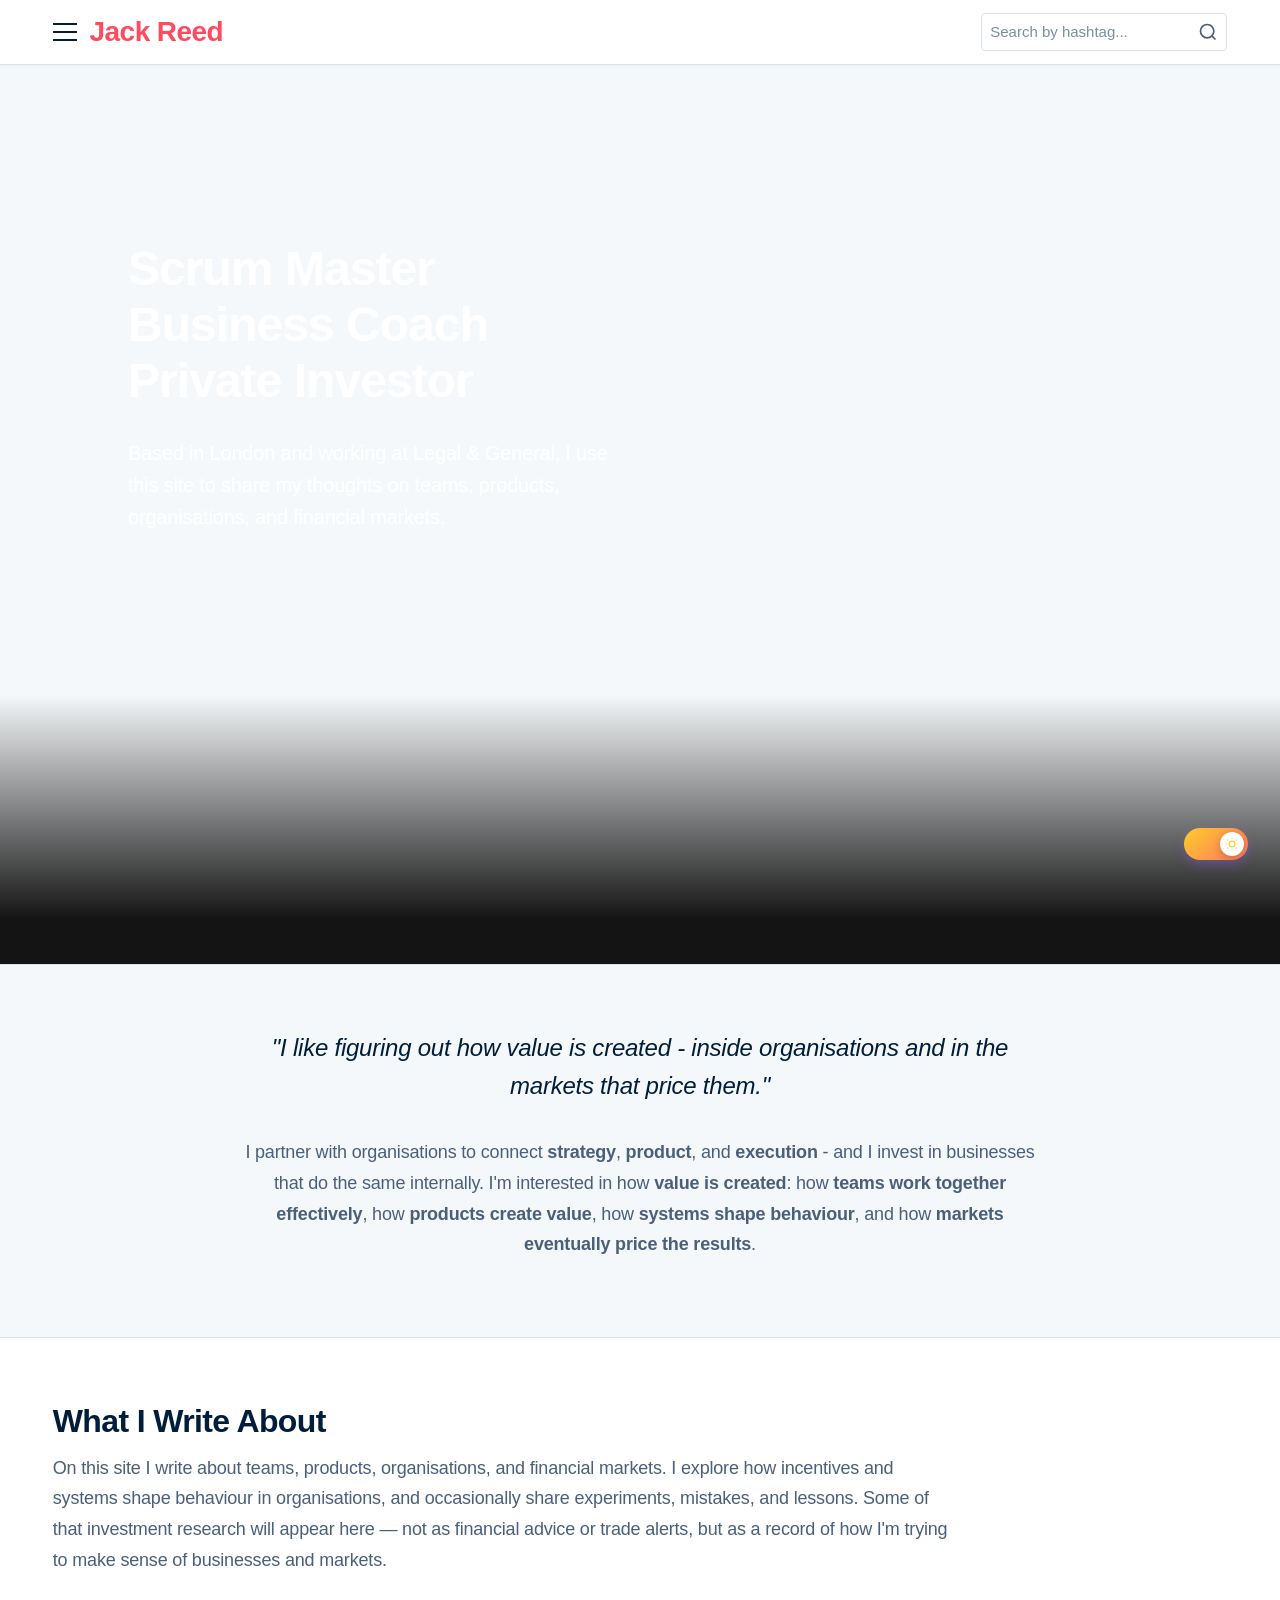
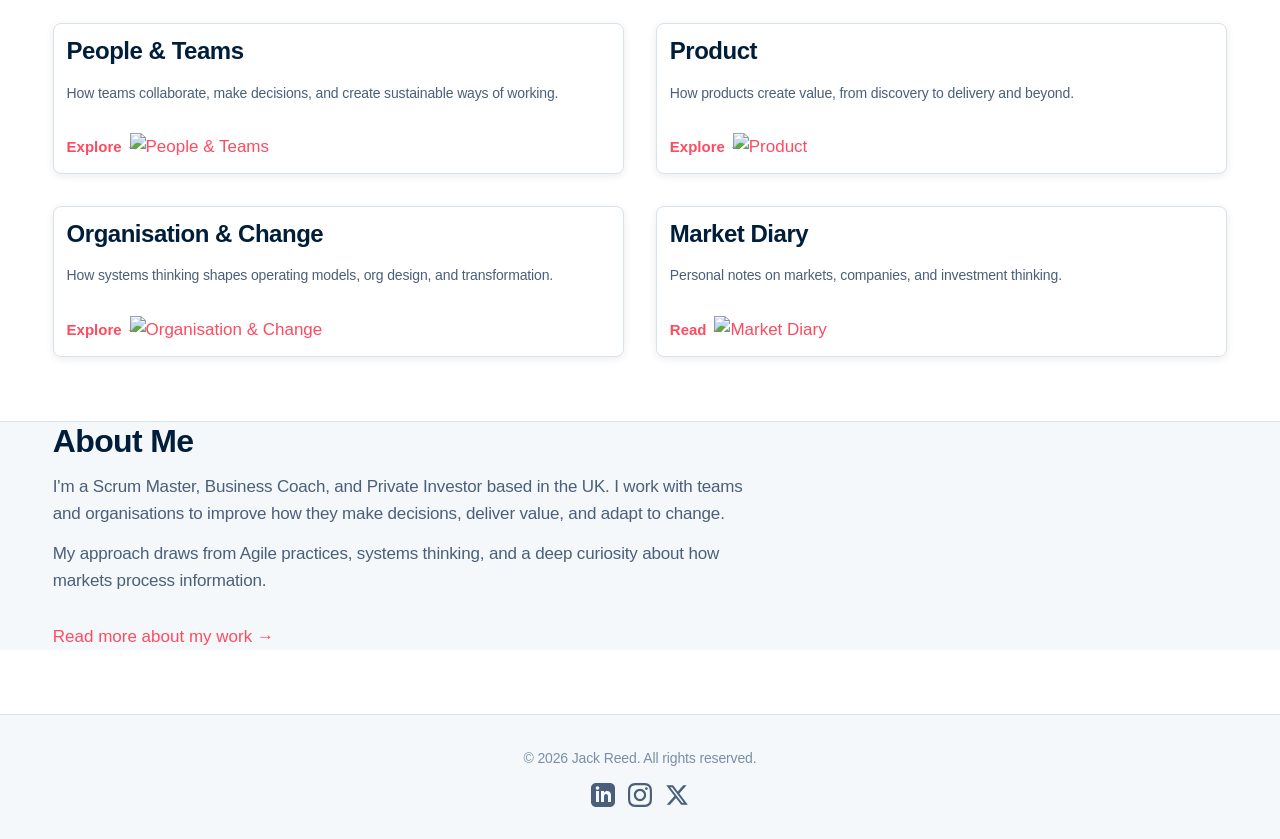
==== commit 2db4de43: "Update index.html" ====
--- a/index.html
+++ b/index.html
@@ -23,7 +23,7 @@
             </button>
             <a href="/hello/" class="nav-logo">Jack Reed</a>
             <div class="nav-search">
-                <input type="text" id="search-input" placeholder="Search posts by hashtag..." aria-label="Search posts">
+                <input type="text" id="search-input" placeholder="Search by hashtag..." aria-label="Search posts">
                 <button id="search-button" aria-label="Search">
                     <svg width="20" height="20" viewBox="0 0 24 24" fill="none" stroke="currentColor" stroke-width="2">
                         <circle cx="11" cy="11" r="8"></circle>
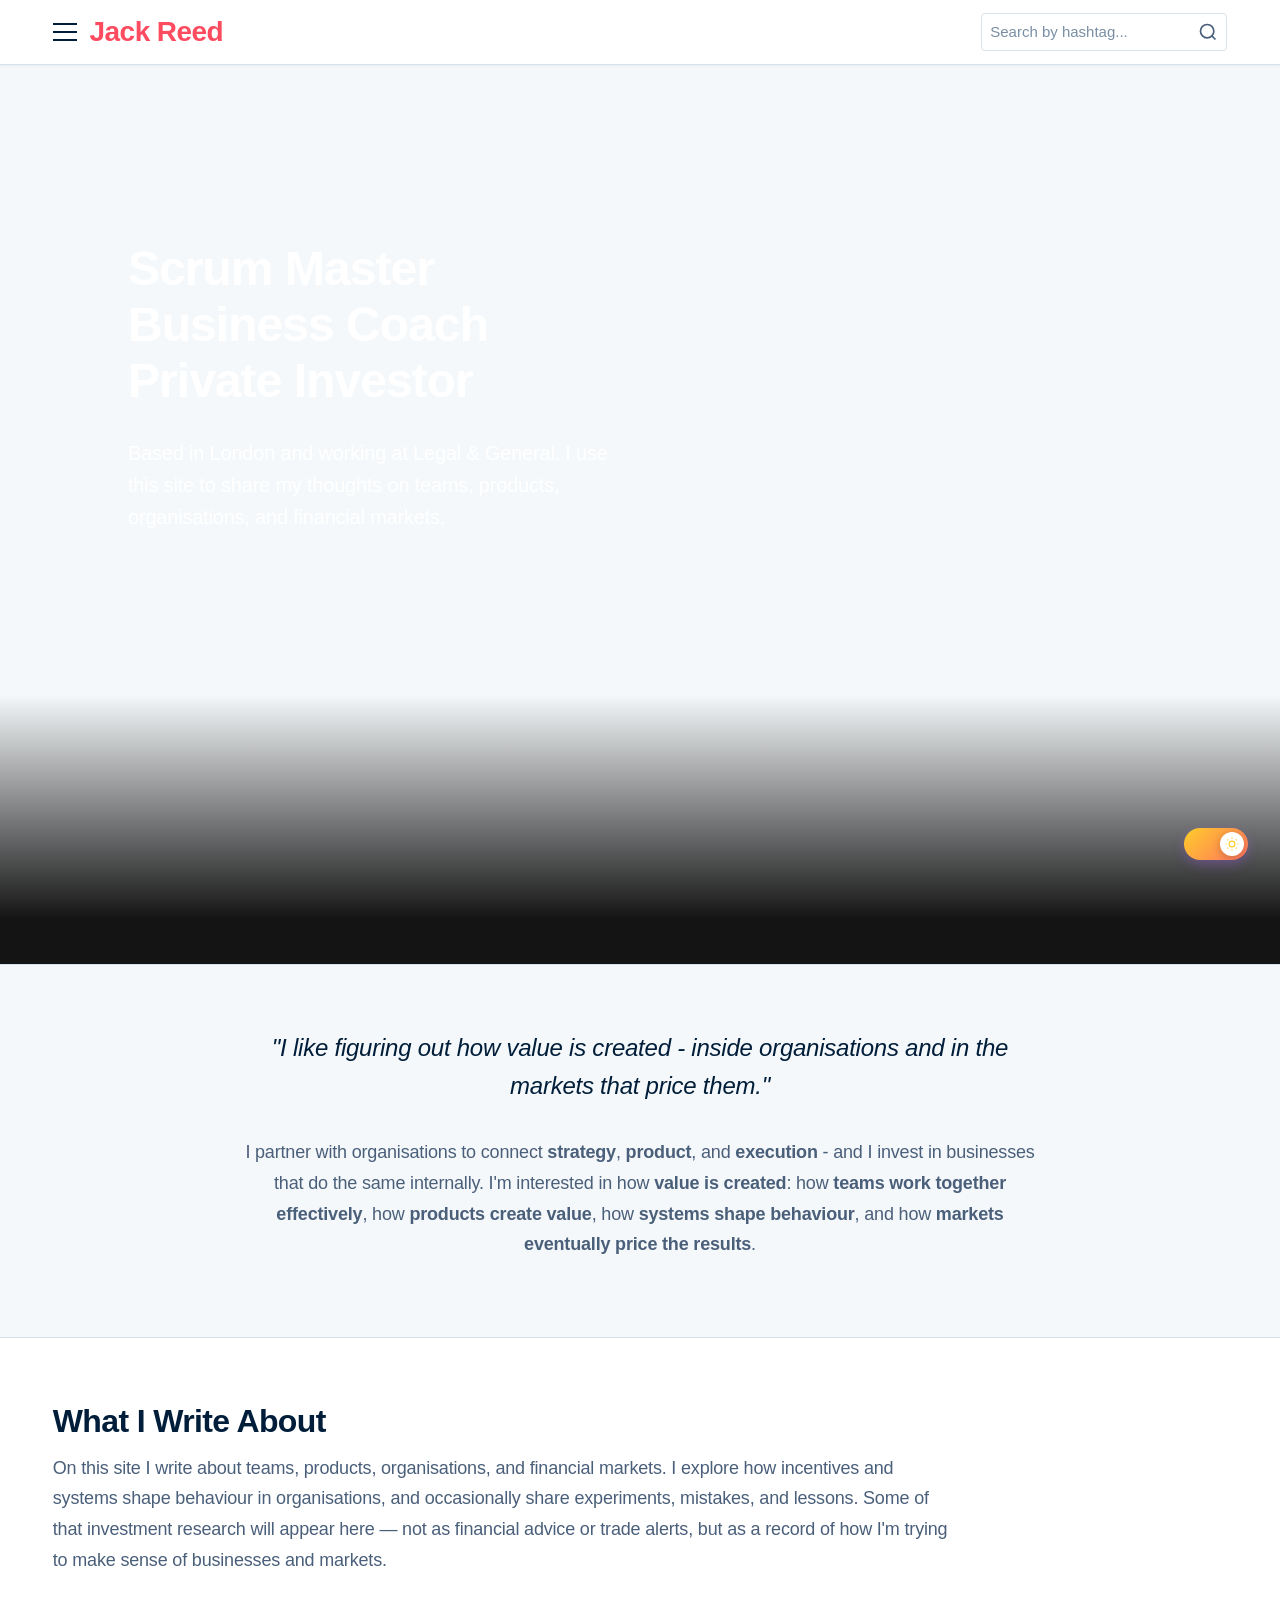
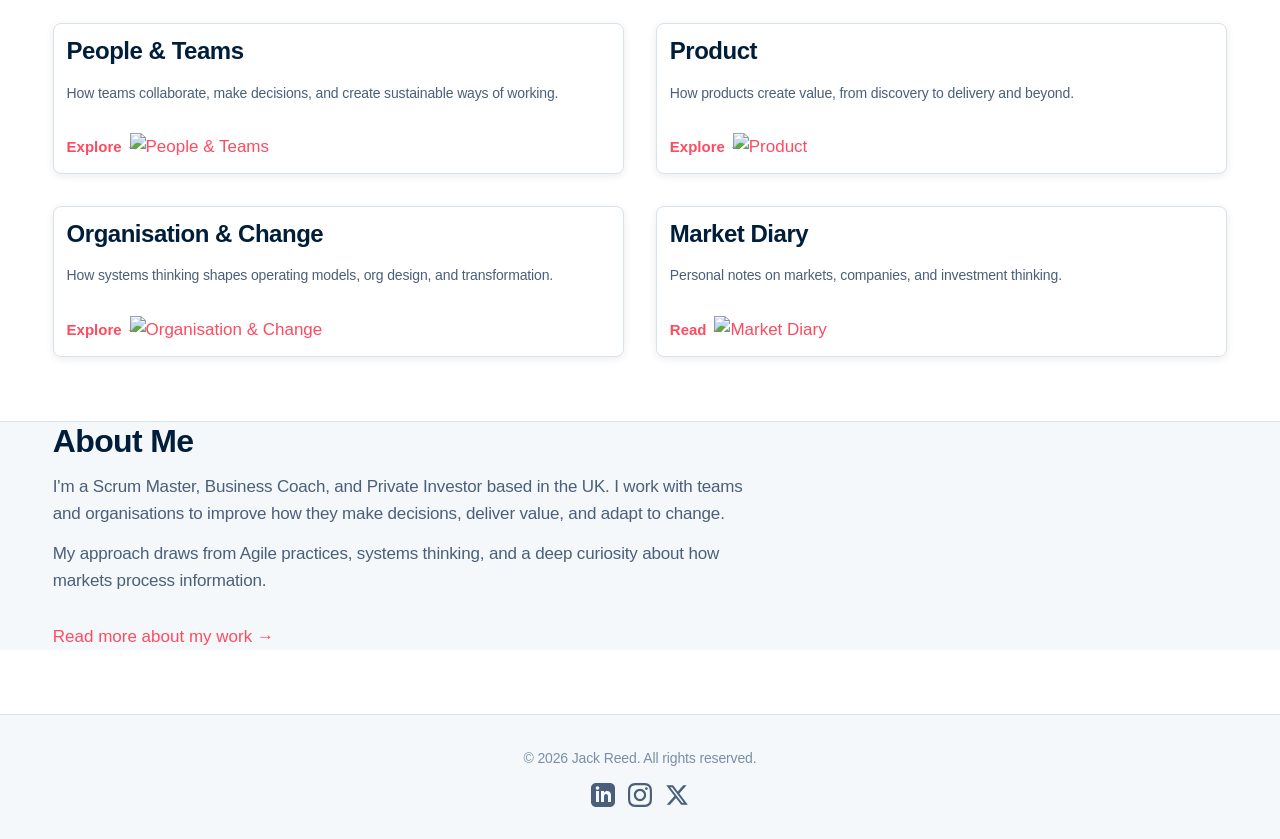
==== commit 215e98ff: "d" ====
--- a/index.html
+++ b/index.html
@@ -32,7 +32,7 @@
                 </button>
             </div>
             <ul class="nav-menu">
-                <li><a href="/">Home</a></li>
+                <li><a href="/hello">Home</a></li>
                 <li><a href="people-and-teams.html">People & Teams</a></li>
                 <li><a href="product.html">Product</a></li>
                 <li><a href="organisation-and-change.html">Organisation & Change</a></li>
@@ -51,7 +51,7 @@
                 <h1>Scrum Master</h1>
                 <h1>Business Coach</h1>
                 <h1 style="margin-bottom: 2rem;">Private Investor</h1>
-                <p style="margin-bottom: 2rem;">Based in London and working at Legal & General, I use this site to share my thoughts on teams, products, organisations, and financial markets.</p>
+                <p style="margin-bottom: 2rem;">Based in London and working at Legal & General. I use this site to share my thoughts on teams, products, organisations, and financial markets.</p>
             </div>
         </section>
 
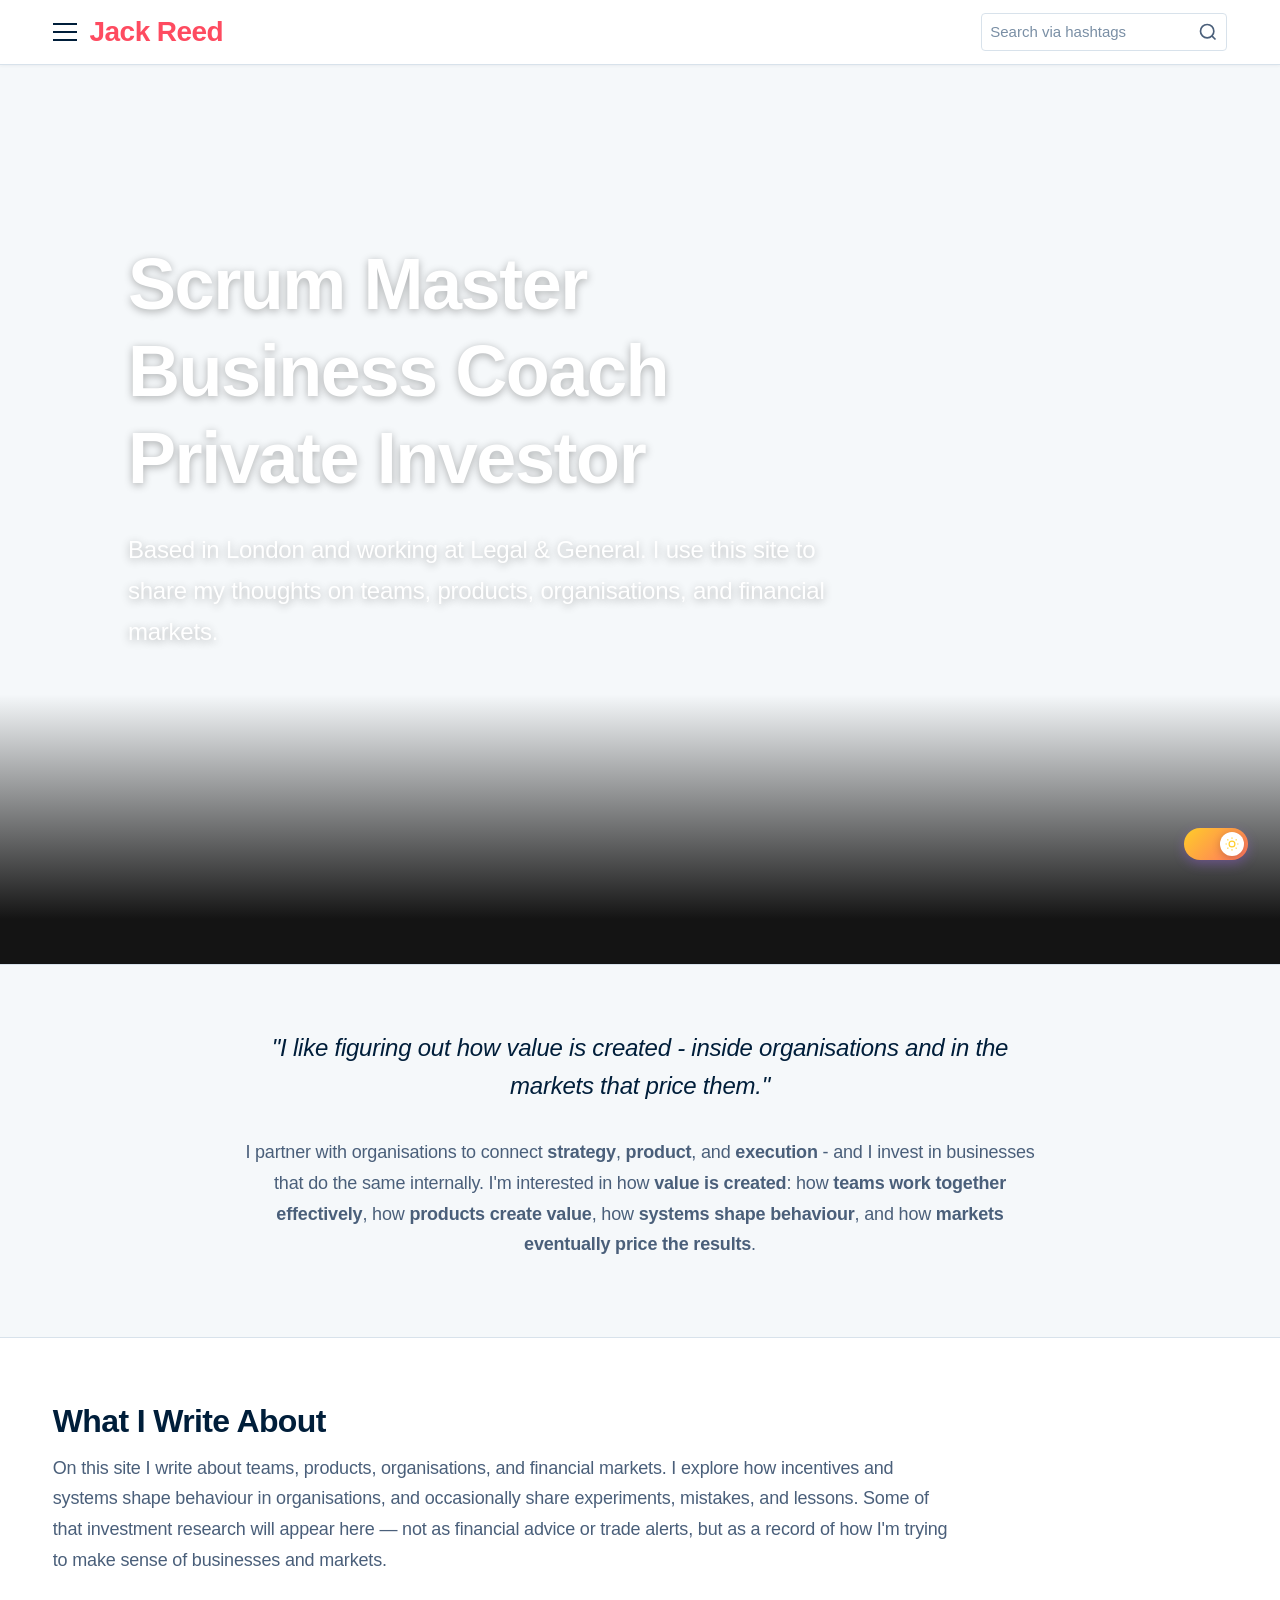
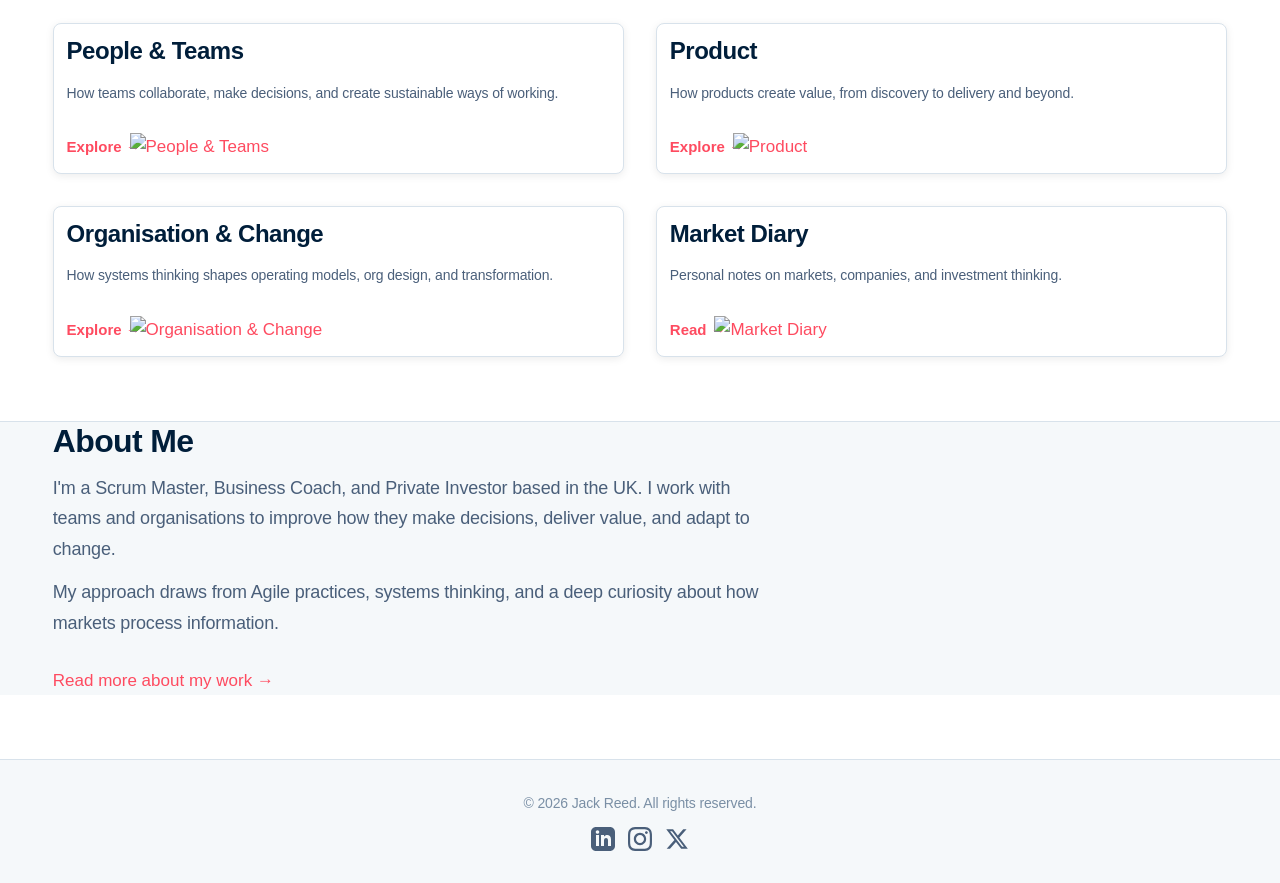
==== commit 9d3b18f8: "Add files via upload" ====
--- a/index.html
+++ b/index.html
@@ -11,6 +11,158 @@
     <link rel="stylesheet" href="dark-theme.css">
     <link rel="stylesheet" href="light-theme.css">
     <link rel="stylesheet" href="theme-toggle.css">
+    <style>
+        /* Hero Section Responsive Styles */
+        .hero--landing .content h1 {
+            font-size: 4.5rem;
+            line-height: 1.1;
+            font-weight: 800;
+            text-shadow: 0 2px 8px rgba(0, 0, 0, 0.3);
+        }
+        
+        .hero--landing .content p {
+            font-size: 1.5rem;
+            line-height: 1.7;
+            max-width: 700px;
+            font-weight: 500;
+            text-shadow: 0 2px 8px rgba(0, 0, 0, 0.3);
+        }
+        
+        /* Quote Section Responsive Styles */
+        .quote-section blockquote p:first-child {
+            font-size: 1.5rem;
+        }
+        
+        .quote-section blockquote p:last-child {
+            font-size: 1.125rem;
+        }
+        
+        /* About Preview Responsive Styles */
+        .about-preview h2 {
+            font-size: 2rem;
+        }
+        
+        .about-preview p {
+            font-size: 1.125rem;
+            line-height: 1.7;
+        }
+        
+        /* Tablet */
+        @media (max-width: 1024px) {
+            .hero--landing {
+                height: 80vh !important;
+            }
+            
+            .hero--landing .content {
+                padding-top: 15vh !important;
+            }
+            
+            .hero--landing .content h1 {
+                font-size: 3.25rem;
+            }
+            
+            .hero--landing .content p {
+                font-size: 1.35rem;
+                max-width: 600px;
+            }
+            
+            .quote-section blockquote p:first-child {
+                font-size: 1.35rem;
+            }
+            
+            .quote-section blockquote p:last-child {
+                font-size: 1.05rem;
+            }
+            
+            .about-preview h2 {
+                font-size: 1.75rem;
+            }
+            
+            .about-preview p {
+                font-size: 1.05rem;
+            }
+        }
+        
+        /* Mobile */
+        @media (max-width: 768px) {
+            .hero--landing {
+                height: 70vh !important;
+                background-position: 60% 30% !important;
+            }
+            
+            .hero--landing .content {
+                padding-top: 12vh !important;
+                padding-left: 1rem;
+                padding-right: 1rem;
+            }
+            
+            .hero--landing .content h1 {
+                font-size: 2.5rem;
+            }
+            
+            .hero--landing .content p {
+                font-size: 1.125rem;
+                max-width: 100%;
+            }
+            
+            .quote-section blockquote p:first-child {
+                font-size: 1.2rem;
+            }
+            
+            .quote-section blockquote p:last-child {
+                font-size: 1rem;
+            }
+            
+            .about-preview h2 {
+                font-size: 1.5rem;
+            }
+            
+            .about-preview p {
+                font-size: 1rem;
+            }
+        }
+        
+        /* Small Mobile */
+        @media (max-width: 480px) {
+            .hero--landing {
+                height: 60vh !important;
+            }
+            
+            .hero--landing .content {
+                padding-top: 10vh !important;
+            }
+            
+            .hero--landing .content h1 {
+                font-size: 2rem;
+                margin-bottom: 0.5rem;
+            }
+            
+            .hero--landing .content h1:last-of-type {
+                margin-bottom: 1.5rem !important;
+            }
+            
+            .hero--landing .content p {
+                font-size: 1rem;
+                margin-bottom: 1.5rem !important;
+            }
+            
+            .quote-section blockquote p:first-child {
+                font-size: 1.1rem;
+            }
+            
+            .quote-section blockquote p:last-child {
+                font-size: 0.95rem;
+            }
+            
+            .about-preview h2 {
+                font-size: 1.35rem;
+            }
+            
+            .about-preview p {
+                font-size: 0.95rem;
+            }
+        }
+    </style>
 </head>
 <body>
     <!-- Navigation -->
@@ -21,9 +173,9 @@
                 <span></span>
                 <span></span>
             </button>
-            <a href="/hello/" class="nav-logo">Jack Reed</a>
+            <a href="/" class="nav-logo">Jack Reed</a>
             <div class="nav-search">
-                <input type="text" id="search-input" placeholder="Search by hashtag..." aria-label="Search posts">
+                <input type="text" id="search-input" placeholder="Search via hashtags" aria-label="Search posts">
                 <button id="search-button" aria-label="Search">
                     <svg width="20" height="20" viewBox="0 0 24 24" fill="none" stroke="currentColor" stroke-width="2">
                         <circle cx="11" cy="11" r="8"></circle>
@@ -32,7 +184,7 @@
                 </button>
             </div>
             <ul class="nav-menu">
-                <li><a href="/hello">Home</a></li>
+                <li><a href="/">Home</a></li>
                 <li><a href="people-and-teams.html">People & Teams</a></li>
                 <li><a href="product.html">Product</a></li>
                 <li><a href="organisation-and-change.html">Organisation & Change</a></li>
@@ -56,7 +208,7 @@
         </section>
 
         <!-- Quote Section -->
-        <section style="padding: var(--spacing-xxl) 0; background-color: var(--color-bg-alt); border-bottom: 1px solid var(--color-border);">
+        <section class="quote-section" style="padding: var(--spacing-xxl) 0; background-color: var(--color-bg-alt); border-bottom: 1px solid var(--color-border);">
             <div class="container">
                 <blockquote style="max-width: 800px; margin: 0 auto; text-align: center;">
                     <p style="font-size: 1.5rem; font-style: italic; line-height: 1.6; margin-bottom: var(--spacing-lg); color: var(--color-text);">"I like figuring out how value is created - inside organisations and in the markets that price them."</p>
